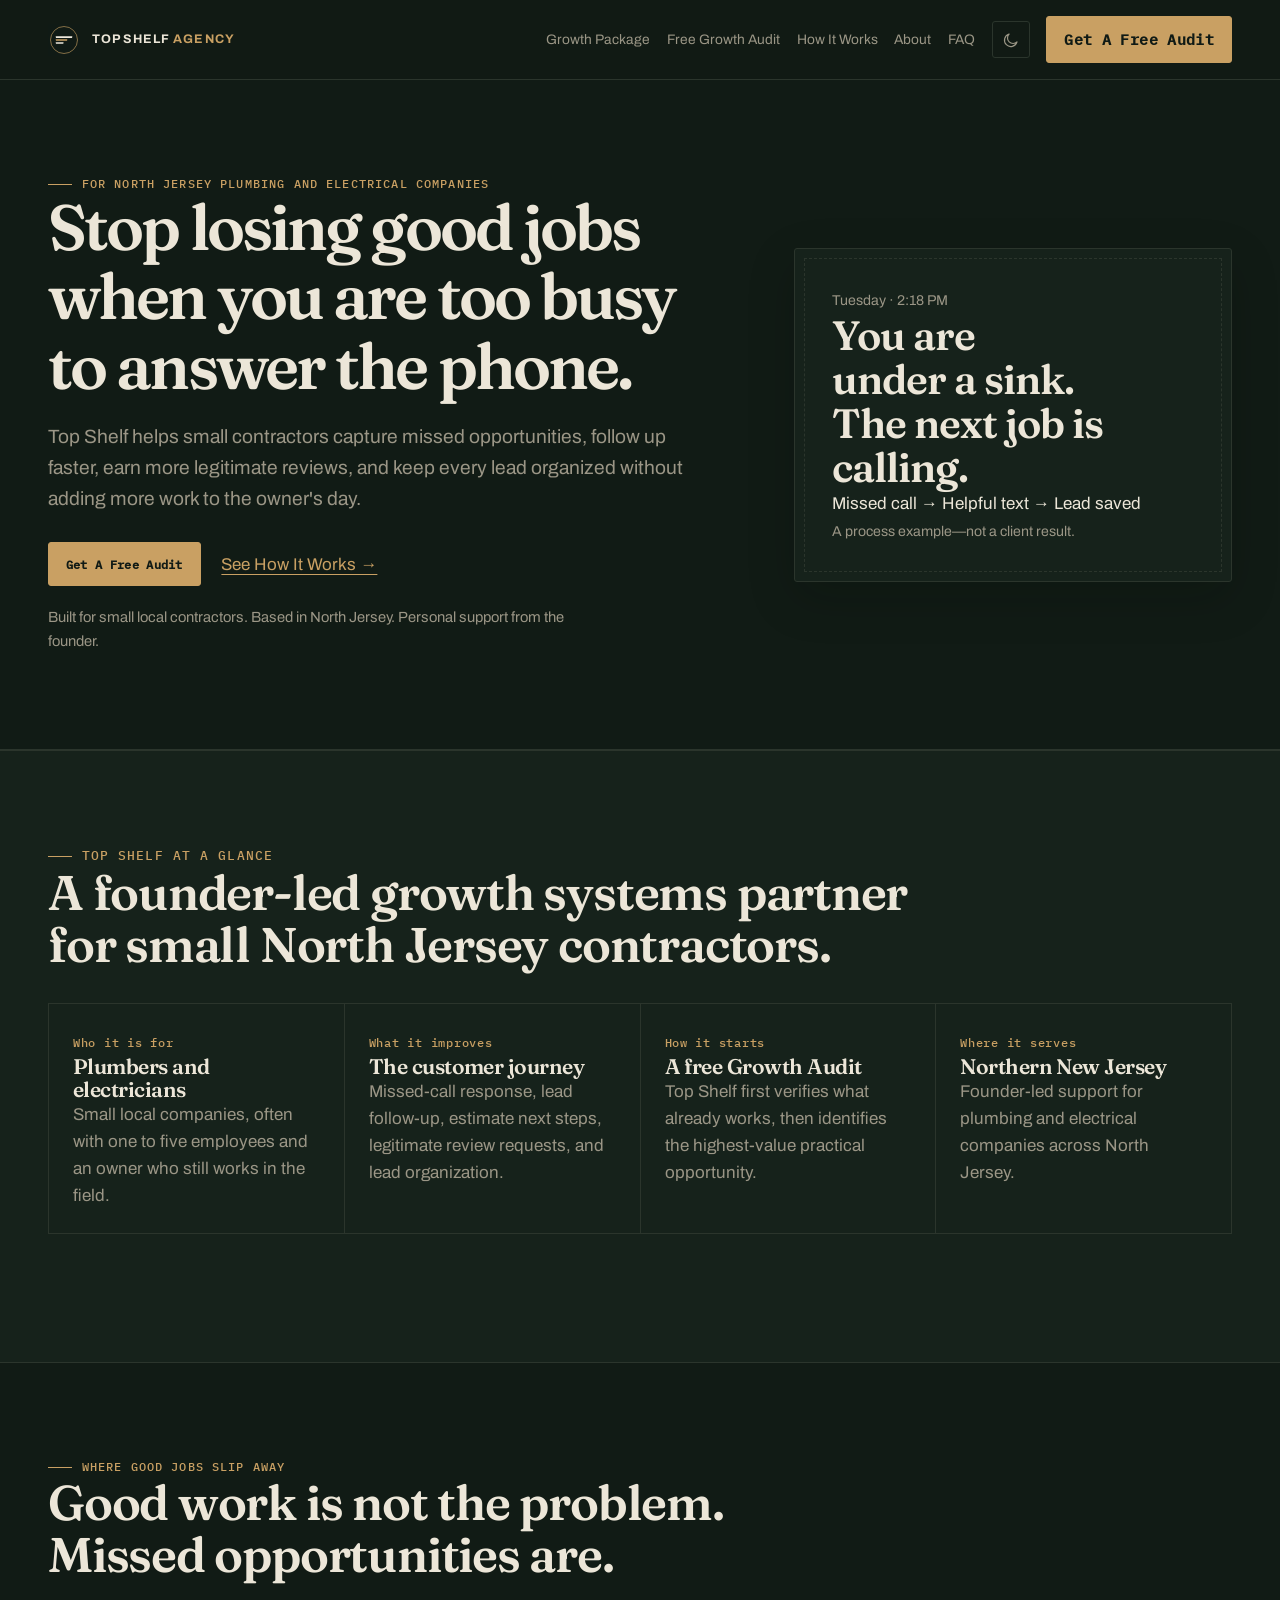
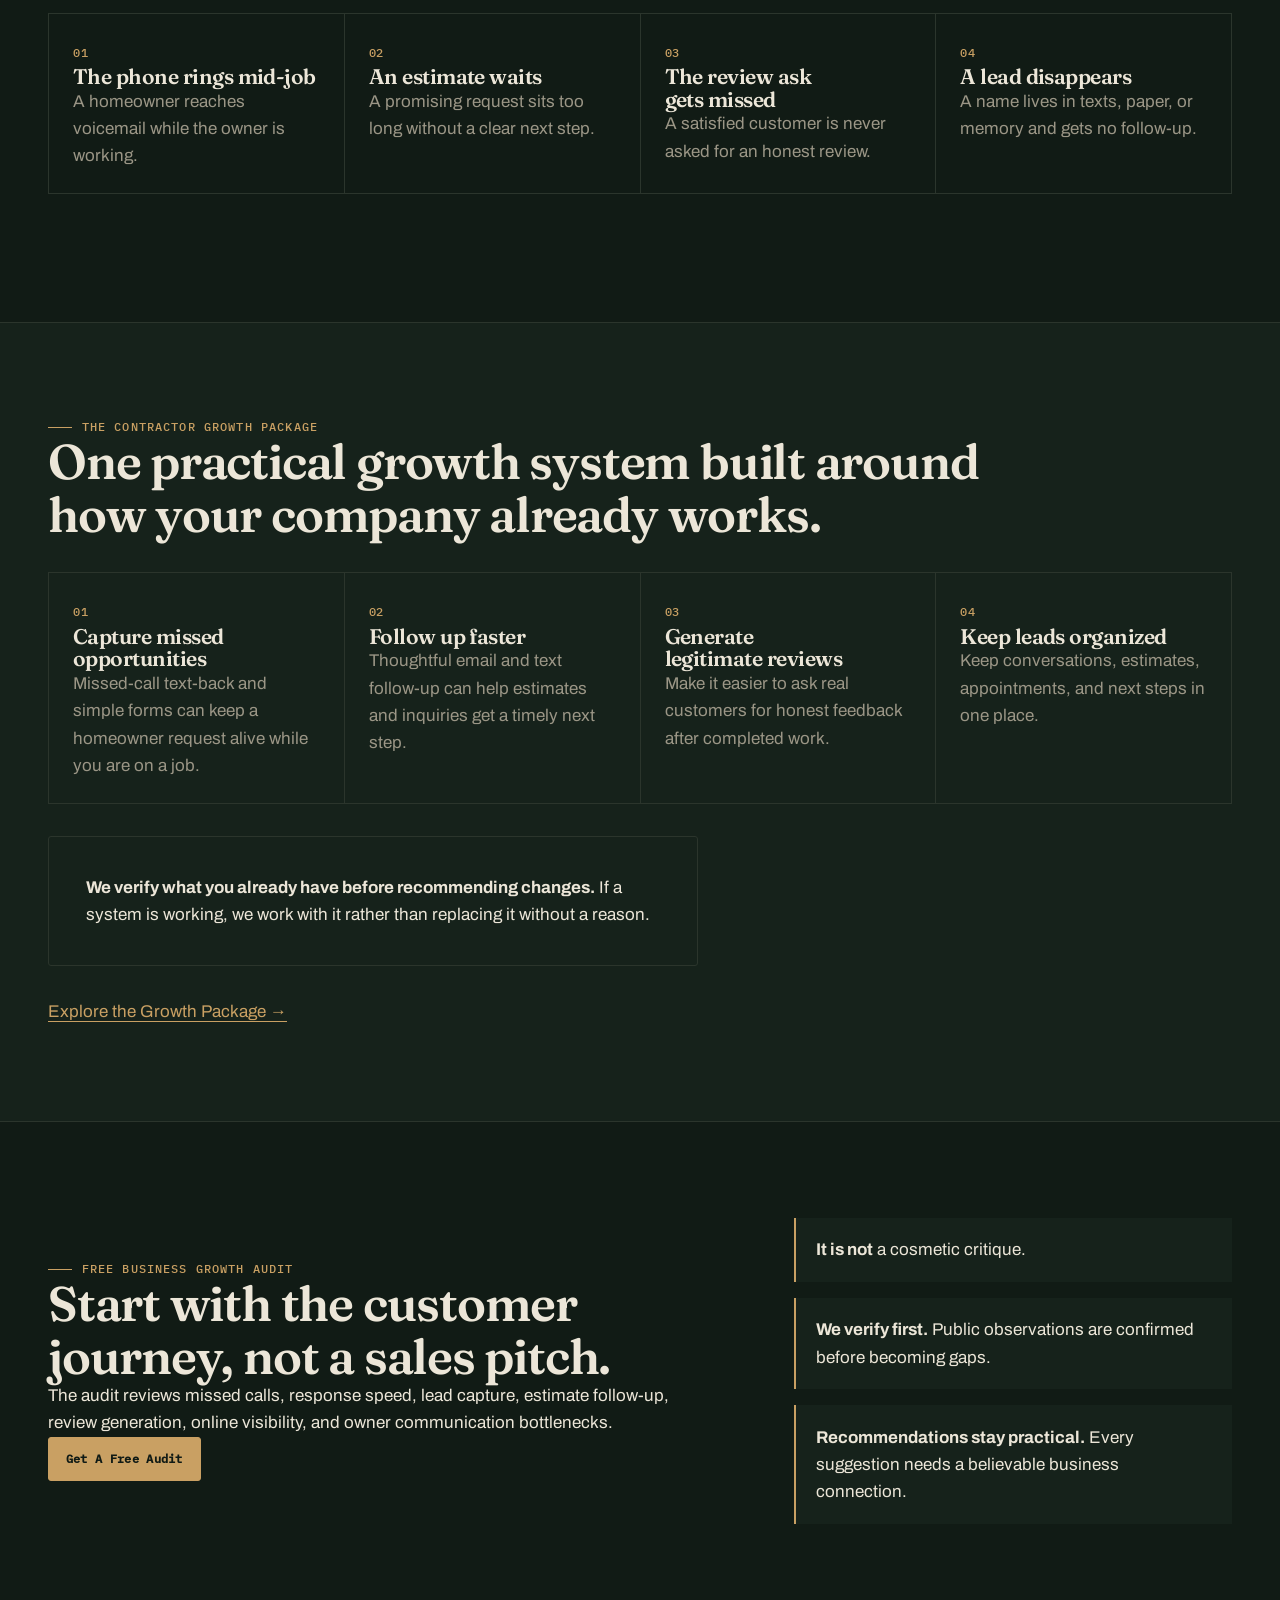
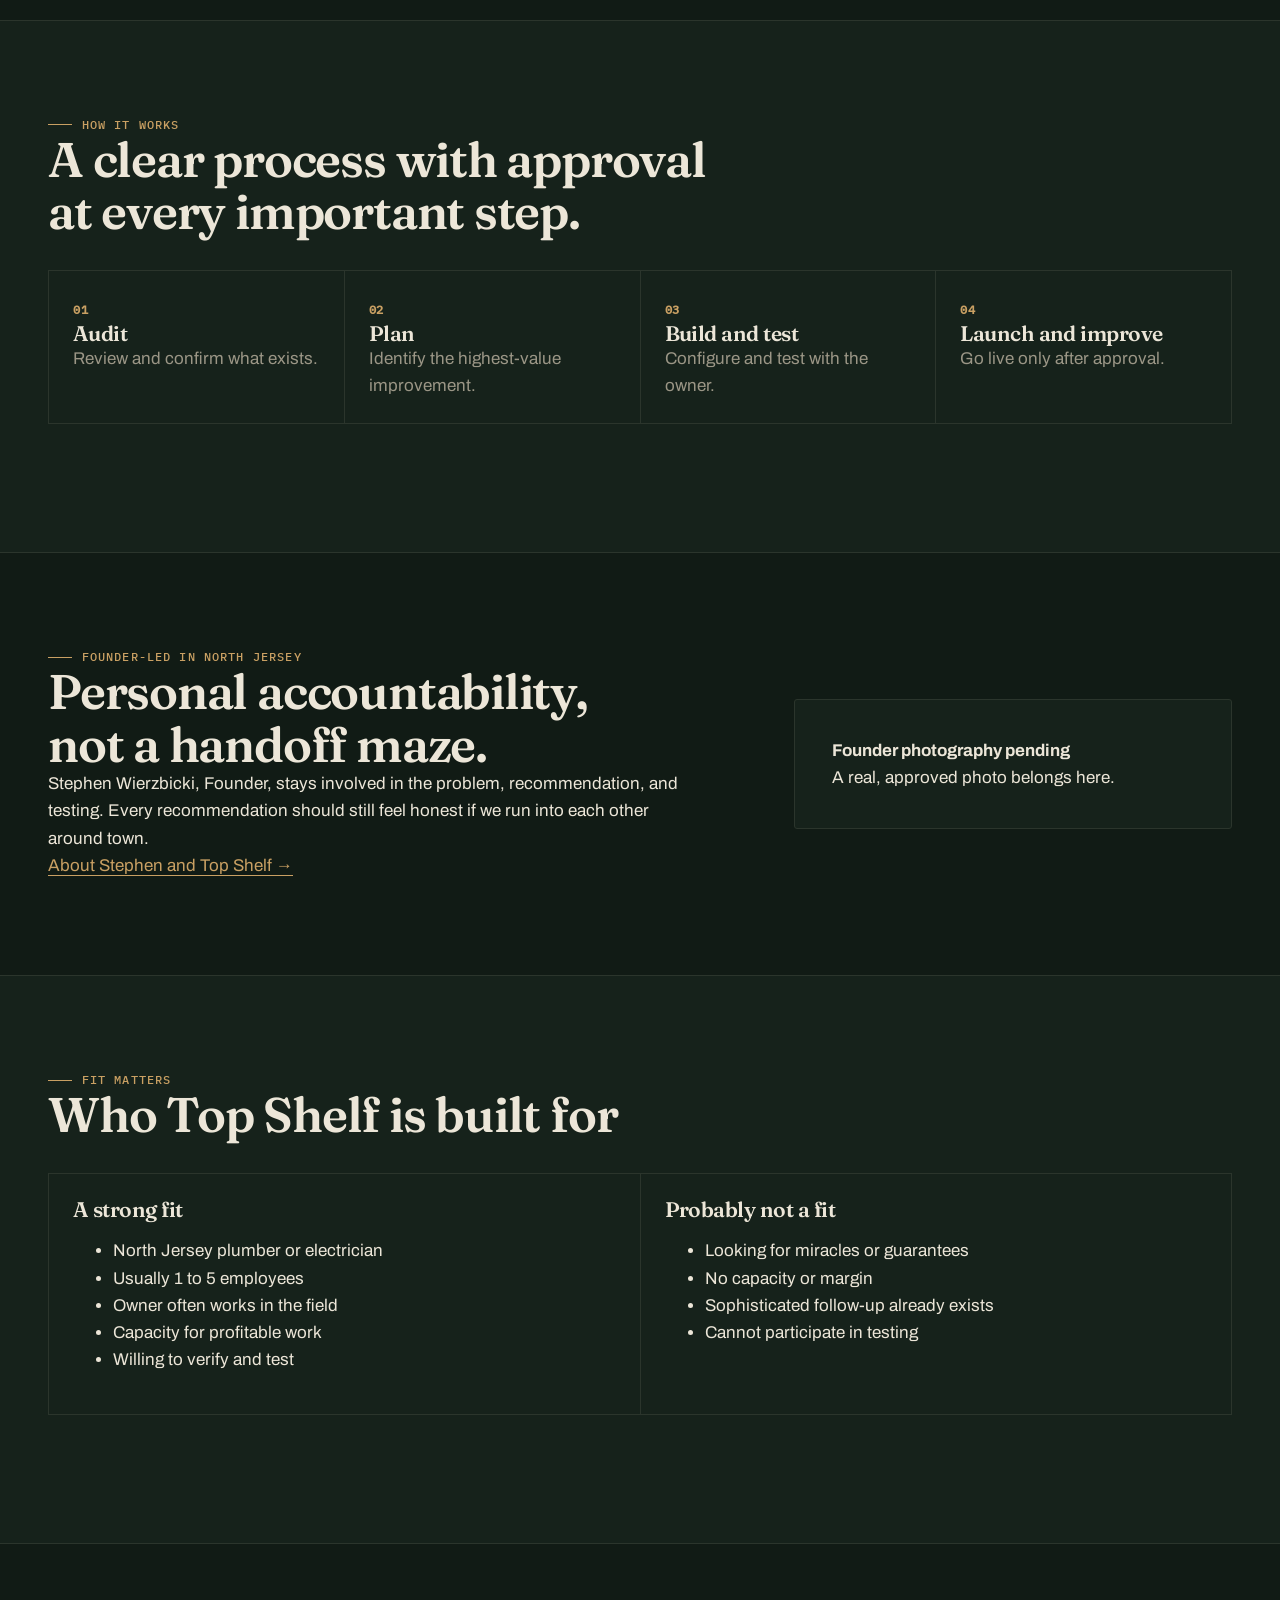
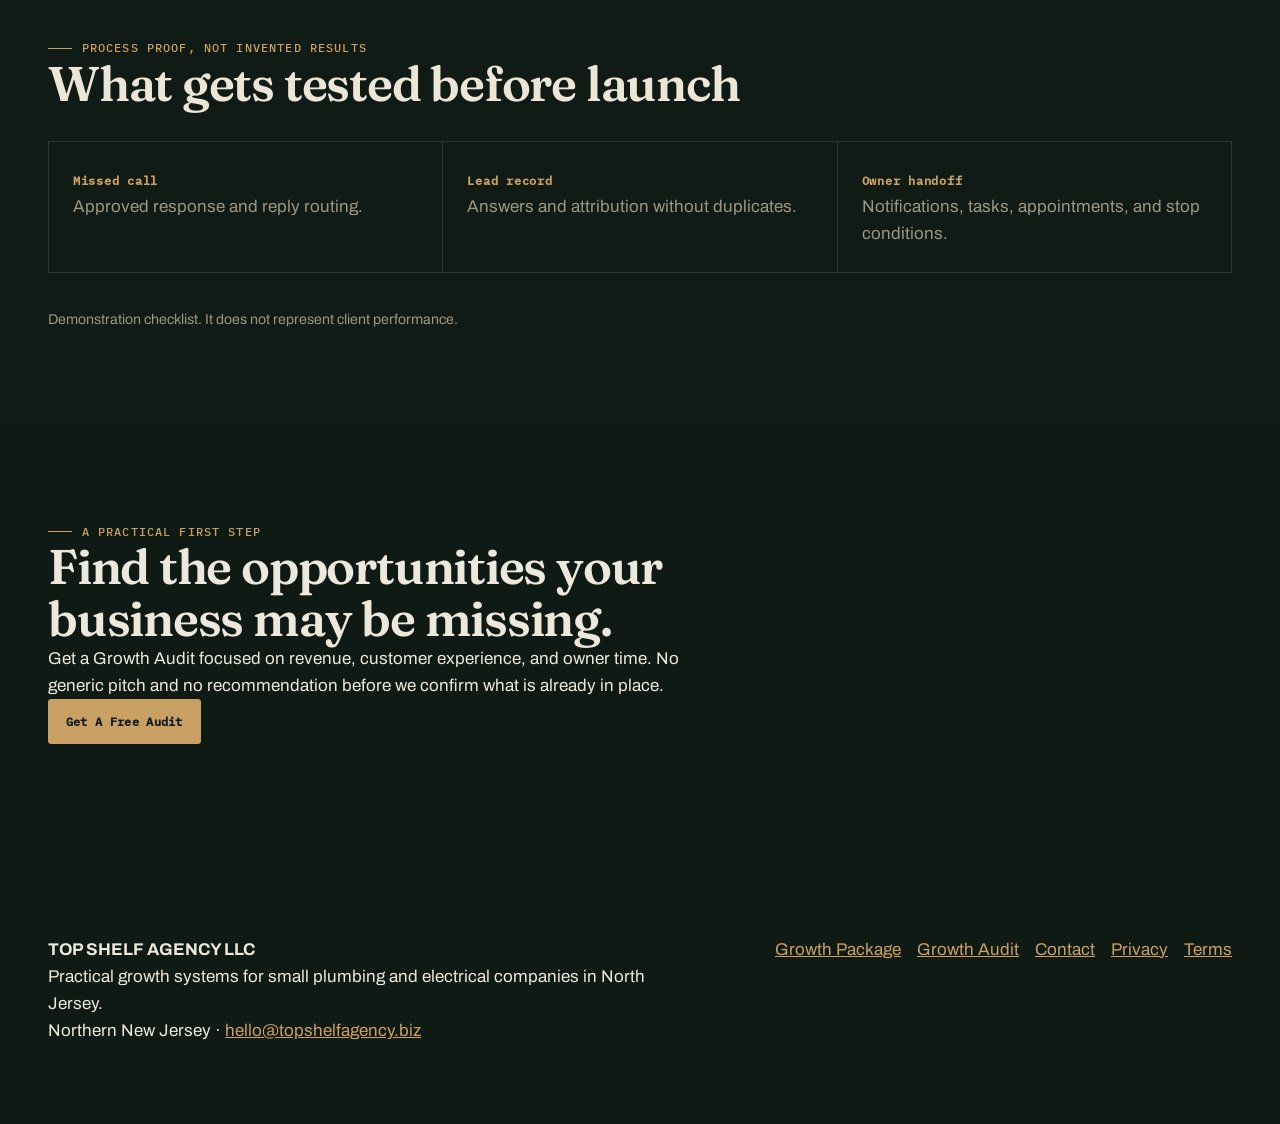
==== index.html @ 6e25a7d2 "Establish canonical Top Shelf source baseline" ====
<!doctype html><html lang="en" data-theme="dark"><head><meta charset="utf-8"><script>(function(){var r=document.documentElement,t=null;try{t=localStorage.getItem('top-shelf-theme')||localStorage.getItem('theme')}catch(e){}r.setAttribute('data-theme',t==='light'?'light':'dark')})()</script><meta name="viewport" content="width=device-width,initial-scale=1"><title>Contractor Lead Follow-Up in North Jersey | Top Shelf Agency</title><meta name="description" content="Top Shelf helps North Jersey plumbers and electricians capture missed opportunities, follow up faster, earn legitimate reviews, and organize leads."><link rel="canonical" href="https://topshelfagency.biz/"><link rel="icon" href="/favicon.ico"><link rel="stylesheet" href="/assets/brand.css"><link rel="stylesheet" href="/assets/site-dark.css"><link rel="stylesheet" href="/assets/brand-fixes.css"><link rel="stylesheet" href="/assets/review-notes.css"><link rel="stylesheet" href="/assets/owner-review-v2.css"><!-- seo-layer --><meta name="robots" content="index,follow,max-snippet:-1,max-image-preview:large,max-video-preview:-1"><meta name="author" content="Top Shelf Agency LLC"><meta name="theme-color" content="#111b15"><meta property="og:site_name" content="Top Shelf Agency"><meta property="og:locale" content="en_US"><meta name="twitter:title" content="Contractor Lead Follow-Up in North Jersey | Top Shelf Agency"><meta name="twitter:description" content="Top Shelf helps North Jersey plumbers and electricians capture missed opportunities, follow up faster, earn legitimate reviews, and organize leads."><meta name="twitter:image" content="https://topshelfagency.biz/assets/logo/og-image-1200x630.png"><meta property="og:type" content="website"><meta property="og:title" content="Contractor Lead Follow-Up in North Jersey | Top Shelf Agency"><meta property="og:description" content="Top Shelf helps North Jersey plumbers and electricians capture missed opportunities, follow up faster, earn legitimate reviews, and organize leads."><meta property="og:url" content="https://topshelfagency.biz/"><meta property="og:image" content="https://topshelfagency.biz/assets/logo/og-image-1200x630.png"><meta name="twitter:card" content="summary_large_image"><script type="application/ld+json">{"@context":"https://schema.org","@graph":[{"@type":"Organization","@id":"https://topshelfagency.biz/#organization","name":"Top Shelf Agency","legalName":"Top Shelf Agency LLC","url":"https://topshelfagency.biz/","description":"A founder-led North Jersey marketing agency that helps small plumbing and electrical companies improve lead follow-up, review requests, and organization.","email":"hello@topshelfagency.biz","logo":{"@type":"ImageObject","@id":"https://topshelfagency.biz/#logo","url":"https://topshelfagency.biz/assets/logo/mark-512.png","contentUrl":"https://topshelfagency.biz/assets/logo/mark-512.png","width":512,"height":512},"image":{"@type":"ImageObject","url":"https://topshelfagency.biz/assets/logo/og-image-1200x630.png","width":1200,"height":630},"founder":{"@id":"https://topshelfagency.biz/#stephen-wierzbicki"},"areaServed":{"@type":"AdministrativeArea","name":"Northern New Jersey"},"knowsAbout":["Contractor lead follow-up","Missed-call response","Legitimate customer review requests","Lead organization"],"contactPoint":{"@type":"ContactPoint","contactType":"customer inquiries","email":"hello@topshelfagency.biz","areaServed":"US-NJ","availableLanguage":["English"]}},{"@type":"Person","@id":"https://topshelfagency.biz/#stephen-wierzbicki","name":"Stephen Wierzbicki","jobTitle":"Founder","worksFor":{"@id":"https://topshelfagency.biz/#organization"},"url":"https://topshelfagency.biz/about/"},{"@type":"WebSite","@id":"https://topshelfagency.biz/#website","name":"Top Shelf Agency","url":"https://topshelfagency.biz/","publisher":{"@id":"https://topshelfagency.biz/#organization"},"inLanguage":"en-US"},{"@type":"WebPage","@id":"https://topshelfagency.biz/#webpage","url":"https://topshelfagency.biz/","name":"Contractor Lead Follow-Up in North Jersey | Top Shelf Agency","description":"Top Shelf helps North Jersey plumbers and electricians capture missed opportunities, follow up faster, earn legitimate reviews, and organize leads.","isPartOf":{"@id":"https://topshelfagency.biz/#website"},"about":{"@id":"https://topshelfagency.biz/#organization"},"publisher":{"@id":"https://topshelfagency.biz/#organization"},"inLanguage":"en-US","dateModified":"2026-07-17","primaryImageOfPage":{"@type":"ImageObject","url":"https://topshelfagency.biz/assets/logo/og-image-1200x630.png","width":1200,"height":630}}]}</script><script src="/assets/public-config.js"></script></head><body class="home-page"><a class="skip" href="#main">Skip to content</a><header class="nav" id="siteNav"><div class="wrap nav-row"><a class="brand" href="/"><img src="/assets/logo/logo-mark.svg" width="32" height="32" alt=""><span>TOP SHELF <b>AGENCY</b></span></a><nav aria-label="Primary"><div class="nav-links"><a href="/growth-package/">Growth Package</a><a href="/growth-audit/">Free Growth Audit</a><a href="/how-it-works/">How It Works</a><a href="/about/">About</a><a href="/faq/">FAQ</a><button class="theme-toggle" id="themeToggle" type="button" aria-label="Switch to light mode">
<svg class="icon-sun" width="18" height="18" viewBox="0 0 24 24" fill="none" aria-hidden="true"><circle cx="12" cy="12" r="4" stroke="currentColor" stroke-width="1.6"/><path d="M12 2v2M12 20v2M4.2 4.2l1.4 1.4M18.4 18.4l1.4 1.4M2 12h2M20 12h2M4.2 19.8l1.4-1.4M18.4 5.6l1.4-1.4" stroke="currentColor" stroke-width="1.6" stroke-linecap="round"/></svg>
<svg class="icon-moon" width="18" height="18" viewBox="0 0 24 24" fill="none" aria-hidden="true"><path d="M20 14.5A8.5 8.5 0 1 1 9.5 4a7 7 0 0 0 10.5 10.5Z" stroke="currentColor" stroke-width="1.6" stroke-linejoin="round"/></svg>
</button><a class="btn nav-cta" data-event="audit_cta_click" href="/growth-audit/">Get A Free Audit</a><button class="nav-toggle" id="navToggle" aria-expanded="false" aria-controls="mobileMenu">Menu</button></div></nav></div><nav id="mobileMenu" class="mobile-menu"><a href="/growth-package/">Growth Package</a><a href="/growth-audit/">Free Growth Audit</a><a href="/how-it-works/">How It Works</a><a href="/about/">About</a><a href="/faq/">FAQ</a><a href="/contact/">Contact</a></nav></header><main id="main"><section class="hero"><div class="wrap split"><div><p class="eyebrow">For North Jersey Plumbing and Electrical Companies</p><h1>Stop losing good jobs when you are too busy to answer the phone.</h1><p class="lede">Top Shelf helps small contractors capture missed opportunities, follow up faster, earn more legitimate reviews, and keep every lead organized without adding more work to the owner's day.</p><div class="actions"><a class="btn" href="/growth-audit/">Get A Free Audit</a><a href="/how-it-works/">See How It Works →</a></div><p class="trust">Built for small local contractors. Based in North Jersey. Personal support from the founder.</p></div><aside class="ticket"><small>Tuesday · 2:18 PM</small><h2>You are under a sink.<br>The next job is calling.</h2><p>Missed call → Helpful text → Lead saved</p><small>A process example—not a client result.</small></aside></div></section><section class="surface answer-summary" aria-labelledby="top-shelf-at-a-glance"><div class="wrap"><p class="eyebrow">Top Shelf at a glance</p><h2 id="top-shelf-at-a-glance">A founder-led growth systems partner for small North Jersey contractors.</h2><div class="grid four"><article><span>Who it is for</span><h3>Plumbers and electricians</h3><p>Small local companies, often with one to five employees and an owner who still works in the field.</p></article><article><span>What it improves</span><h3>The customer journey</h3><p>Missed-call response, lead follow-up, estimate next steps, legitimate review requests, and lead organization.</p></article><article><span>How it starts</span><h3>A free Growth Audit</h3><p>Top Shelf first verifies what already works, then identifies the highest-value practical opportunity.</p></article><article><span>Where it serves</span><h3>Northern New Jersey</h3><p>Founder-led support for plumbing and electrical companies across North Jersey.</p></article></div></div></section><section><div class="wrap"><p class="eyebrow">Where good jobs slip away</p><h2>Good work is not the problem. Missed opportunities are.</h2><div class="grid four"><article><span>01</span><h3>The phone rings mid-job</h3><p>A homeowner reaches voicemail while the owner is working.</p></article><article><span>02</span><h3>An estimate waits</h3><p>A promising request sits too long without a clear next step.</p></article><article><span>03</span><h3>The review ask gets missed</h3><p>A satisfied customer is never asked for an honest review.</p></article><article><span>04</span><h3>A lead disappears</h3><p>A name lives in texts, paper, or memory and gets no follow-up.</p></article></div></div></section><section class="surface"><div class="wrap"><p class="eyebrow">The Contractor Growth Package</p><h2>One practical growth system built around how your company already works.</h2><div class="grid four"><article><span>01</span><h3>Capture missed opportunities</h3><p>Missed-call text-back and simple forms can keep a homeowner request alive while you are on a job.</p></article><article><span>02</span><h3>Follow up faster</h3><p>Thoughtful email and text follow-up can help estimates and inquiries get a timely next step.</p></article><article><span>03</span><h3>Generate legitimate reviews</h3><p>Make it easier to ask real customers for honest feedback after completed work.</p></article><article><span>04</span><h3>Keep leads organized</h3><p>Keep conversations, estimates, appointments, and next steps in one place.</p></article></div><p class="note"><b>We verify what you already have before recommending changes.</b> If a system is working, we work with it rather than replacing it without a reason.</p><a href="/growth-package/">Explore the Growth Package →</a></div></section><section><div class="wrap split"><div><p class="eyebrow">Free Business Growth Audit</p><h2>Start with the customer journey, not a sales pitch.</h2><p>The audit reviews missed calls, response speed, lead capture, estimate follow-up, review generation, online visibility, and owner communication bottlenecks.</p><a class="btn" href="/growth-audit/">Get A Free Audit</a></div><div class="stack"><p><b>It is not</b> a cosmetic critique.</p><p><b>We verify first.</b> Public observations are confirmed before becoming gaps.</p><p><b>Recommendations stay practical.</b> Every suggestion needs a believable business connection.</p></div></div></section><section class="surface"><div class="wrap"><p class="eyebrow">How it works</p><h2>A clear process with approval at every important step.</h2><div class="grid four"><article><b>01</b><h3>Audit</h3><p>Review and confirm what exists.</p></article><article><b>02</b><h3>Plan</h3><p>Identify the highest-value improvement.</p></article><article><b>03</b><h3>Build and test</h3><p>Configure and test with the owner.</p></article><article><b>04</b><h3>Launch and improve</h3><p>Go live only after approval.</p></article></div></div></section><section><div class="wrap split"><div><p class="eyebrow">Founder-led in North Jersey</p><h2>Personal accountability, not a handoff maze.</h2><p>Stephen Wierzbicki, Founder, stays involved in the problem, recommendation, and testing. Every recommendation should still feel honest if we run into each other around town.</p><a href="/about/">About Stephen and Top Shelf →</a></div><div class="placeholder"><b>Founder photography pending</b><p>A real, approved photo belongs here.</p></div></div></section><section class="surface"><div class="wrap"><p class="eyebrow">Fit matters</p><h2>Who Top Shelf is built for</h2><div class="grid two"><article><h3>A strong fit</h3><ul><li>North Jersey plumber or electrician</li><li>Usually 1 to 5 employees</li><li>Owner often works in the field</li><li>Capacity for profitable work</li><li>Willing to verify and test</li></ul></article><article><h3>Probably not a fit</h3><ul><li>Looking for miracles or guarantees</li><li>No capacity or margin</li><li>Sophisticated follow-up already exists</li><li>Cannot participate in testing</li></ul></article></div></div></section><section><div class="wrap"><p class="eyebrow">Process proof, not invented results</p><h2>What gets tested before launch</h2><div class="grid three"><article><b>Missed call</b><p>Approved response and reply routing.</p></article><article><b>Lead record</b><p>Answers and attribution without duplicates.</p></article><article><b>Owner handoff</b><p>Notifications, tasks, appointments, and stop conditions.</p></article></div><small>Demonstration checklist. It does not represent client performance.</small></div></section><section class="final"><div class="wrap"><p class="eyebrow">A practical first step</p><h2>Find the opportunities your business may be missing.</h2><p>Get a Growth Audit focused on revenue, customer experience, and owner time. No generic pitch and no recommendation before we confirm what is already in place.</p><a class="btn" data-event="audit_cta_click" href="/growth-audit/">Get A Free Audit</a></div></section></main><footer><div class="wrap foot"><div><b>TOP SHELF AGENCY LLC</b><p>Practical growth systems for small plumbing and electrical companies in North Jersey.</p><p>Northern New Jersey · <a data-event="click_to_email" href="mailto:hello@topshelfagency.biz">hello@topshelfagency.biz</a></p></div><nav aria-label="Footer"><a href="/growth-package/">Growth Package</a><a href="/growth-audit/">Growth Audit</a><a href="/contact/">Contact</a><a href="/privacy/">Privacy</a><a href="/terms/">Terms</a></nav></div></footer><script src="/assets/site-public.js"></script></body></html>
---- assets/brand.css ----
@font-face {
    font-family: 'Archivo';
    font-style: normal;
    font-weight: 400 700;
    font-display: swap;
    src: url([data-uri]) format('woff2');
  }
  @font-face {
    font-family: 'Fraunces';
    font-style: normal;
    font-weight: 600;
    font-display: swap;
    src: url([data-uri]) format('woff2');
  }
  @font-face {
    font-family: 'Fraunces';
    font-style: italic;
    font-weight: 500;
    font-display: swap;
    src: url([data-uri]) format('woff2');
  }
  @font-face {
    font-family: 'IBM Plex Mono';
    font-style: normal;
    font-weight: 500;
    font-display: swap;
    src: url([data-uri]) format('woff2');
  }

  :root{
    --ink:#15211a;
    --paper:#edeae1;
    --paper-raised:#f6f4ee;
    --shelf:#24463b;
    --shelf-2:#1c362d;
    --brass:#9c7434;
    --brass-strong:#7d5b26;
    --brass-tint:#e3d3ae;
    --line:#d3cdbb;
    --muted:#63614f;

    --fixed-ink:#101a15;
    --fixed-paper:#ede8dc;
    --fixed-brass:#c9a063;

    --font-display:'Fraunces', Georgia, serif;
    --font-body:'Archivo', -apple-system, sans-serif;
    --font-mono:'IBM Plex Mono', 'SFMono-Regular', Consolas, monospace;

    --space-1: 0.5rem;
    --space-2: 0.75rem;
    --space-3: 1rem;
    --space-4: 1.5rem;
    --space-5: 2rem;
    --space-6: 3rem;
    --space-7: 4.5rem;
    --space-8: 7rem;

    --max: 74rem;
    --radius-sm: 3px;
    --radius-pill: 999px;
  }

  @media (prefers-color-scheme: dark){
    :root{
      --ink:#ece6d8;
      --paper:#111b15;
      --paper-raised:#16221b;
      --shelf:#1a2b23;
      --shelf-2:#132019;
      --brass:#c9a063;
      --brass-strong:#e0b578;
      --brass-tint:#3a3123;
      --line:#2b352c;
      --muted:#9b9686;
    }
  }
  :root[data-theme="dark"]{
    --ink:#ece6d8;
    --paper:#111b15;
    --paper-raised:#16221b;
    --shelf:#1a2b23;
    --shelf-2:#132019;
    --brass:#c9a063;
    --brass-strong:#e0b578;
    --brass-tint:#3a3123;
    --line:#2b352c;
    --muted:#9b9686;
  }
  :root[data-theme="light"]{
    --ink:#15211a;
    --paper:#edeae1;
    --paper-raised:#f6f4ee;
    --shelf:#24463b;
    --shelf-2:#1c362d;
    --brass:#9c7434;
    --brass-strong:#7d5b26;
    --brass-tint:#e3d3ae;
    --line:#d3cdbb;
    --muted:#63614f;
  }

  *,*::before,*::after{ box-sizing:border-box; }
  html{ -webkit-text-size-adjust:100%; }
  body{
    margin:0;
    background:var(--paper);
    color:var(--ink);
    font-family:var(--font-body);
    font-size:17px;
    line-height:1.6;
    -webkit-font-smoothing:antialiased;
    text-rendering:optimizeLegibility;
  }
  img,svg{ display:block; max-width:100%; }
  a{ color:inherit; }
  ::selection{ background:var(--brass); color:var(--fixed-paper); }

  .wrap{
    max-width:var(--max);
    margin:0 auto;
    padding-inline:var(--space-5);
  }
  @media (max-width:640px){
    .wrap{ padding-inline:var(--space-4); }
  }

  h1,h2,h3{
    font-family:var(--font-display);
    font-weight:600;
    line-height:1.08;
    text-wrap:balance;
    margin:0;
  }
  em{ font-family:var(--font-display); font-style:italic; font-weight:500; }
  p{ margin:0; }

  .eyebrow{
    font-family:var(--font-mono);
    font-size:0.78rem;
    letter-spacing:0.14em;
    text-transform:uppercase;
    color:var(--brass);
    display:flex;
    align-items:center;
    gap:0.6em;
  }
  .eyebrow::before{
    content:"";
    width:1.4em;
    height:1px;
    background:var(--brass);
    display:inline-block;
  }

  /* ---------- Nav ---------- */
  .nav{
    position:sticky;
    top:0;
    z-index:40;
    background:color-mix(in srgb, var(--paper) 92%, transparent);
    backdrop-filter:blur(10px);
    border-bottom:1px solid transparent;
    transition:border-color 200ms ease, box-shadow 200ms ease;
  }
  .nav.is-scrolled{
    border-color:var(--line);
    box-shadow:0 6px 18px -14px rgba(0,0,0,0.4);
  }
  .nav-row{
    display:flex;
    align-items:center;
    justify-content:space-between;
    padding-block:var(--space-3);
  }
  .brand{
    display:flex;
    align-items:center;
    gap:0.6rem;
    text-decoration:none;
    color:var(--ink);
  }
  .brand-mark{ width:26px; height:26px; flex:none; }
  .brand-word{
    font-family:var(--font-mono);
    font-size:0.98rem;
    letter-spacing:0.03em;
    font-weight:500;
  }
  .brand-word b{ color:var(--brass); font-weight:500; }
  .nav-links{
    display:flex;
    align-items:center;
    gap:var(--space-5);
    list-style:none;
    margin:0;
    padding:0;
  }
  .nav-links a{
    font-size:0.94rem;
    text-decoration:none;
    color:var(--muted);
    transition:color 150ms ease;
  }
  .nav-links a:hover, .nav-links a:focus-visible{ color:var(--ink); }
  @media (max-width:800px){ .nav-links .nav-only-desktop{ display:none; } }

  .nav-only-mobile{ display:none; }
  @media (max-width:800px){ .nav-only-mobile{ display:flex; align-items:center; } }
  .nav-toggle{
    display:inline-flex;
    align-items:center;
    justify-content:center;
    width:40px;
    height:40px;
    padding:0;
    background:transparent;
    border:1px solid var(--line);
    border-radius:var(--radius-sm);
    color:var(--ink);
    cursor:pointer;
  }
  .nav-toggle:hover{ border-color:var(--brass); color:var(--brass); }
  .nav-toggle:focus-visible{ outline:2px solid var(--brass); outline-offset:2px; }
  .nav-toggle .icon-close{ display:none; }
  .nav-toggle[aria-expanded="true"] .icon-open{ display:none; }
  .nav-toggle[aria-expanded="true"] .icon-close{ display:block; }

  .theme-toggle{
    display:inline-flex;
    align-items:center;
    justify-content:center;
    width:40px;
    height:40px;
    padding:0;
    background:transparent;
    border:1px solid var(--line);
    border-radius:var(--radius-sm);
    color:var(--ink);
    cursor:pointer;
  }
  .theme-toggle:hover{ border-color:var(--brass); color:var(--brass); }
  .theme-toggle:focus-visible{ outline:2px solid var(--brass); outline-offset:2px; }
  .theme-toggle .icon-moon{ display:none; }
  :root[data-theme="dark"] .theme-toggle .icon-sun{ display:none; }
  :root[data-theme="dark"] .theme-toggle .icon-moon{ display:block; }

  .mobile-menu{ display:none; border-top:1px solid var(--line); background:var(--paper); }
  .mobile-menu.is-open{ display:block; }
  .mobile-menu .wrap{ display:flex; flex-direction:column; padding-block:var(--space-2); }
  .mobile-menu a{
    display:block;
    padding:var(--space-3) 0;
    text-decoration:none;
    color:var(--ink);
    font-size:1.05rem;
    border-bottom:1px solid var(--line);
  }
  .mobile-menu a:last-child{ border-bottom:none; }
  .mobile-menu a:active{ color:var(--brass); }
  @media (min-width:801px){ .mobile-menu{ display:none !important; } }

  /* ---------- Buttons ---------- */
  .btn{
    display:inline-flex;
    align-items:center;
    justify-content:center;
    gap:0.5em;
    font-family:var(--font-body);
    font-weight:600;
    font-size:0.95rem;
    padding:0.85em 1.5em;
    border-radius:var(--radius-sm);
    border:1px solid transparent;
    cursor:pointer;
    text-decoration:none;
    transition:transform 150ms ease, box-shadow 150ms ease, background 150ms ease, border-color 150ms ease;
    white-space:nowrap;
  }
  .btn:focus-visible{ outline:2px solid var(--brass); outline-offset:2px; }
  .btn-primary{
    background:var(--brass);
    color:var(--fixed-paper);
    box-shadow:0 1px 0 0 rgba(0,0,0,0.15) inset, 0 8px 20px -12px rgba(124,90,30,0.7);
  }
  .btn-primary:hover{ background:var(--brass-strong); transform:translateY(-1px); }
  .btn-primary:active{ background:var(--brass-strong); transform:translateY(0); }
  .btn[target="_blank"]::after,
  .prose a[target="_blank"]::after,
  .footnotes a[target="_blank"]::after{
    content:"\2197";
    display:inline-block;
    margin-left:0.4em;
    font-size:0.85em;
    vertical-align:middle;
  }
  .btn-ghost:active{ border-color:var(--brass); color:var(--brass); }
  .btn-ghost{
    background:transparent;
    color:var(--ink);
    border-color:var(--line);
  }
  .btn-ghost:hover{ border-color:var(--brass); color:var(--brass); }
  .btn-block{ width:100%; }

  /* ---------- Hero ---------- */
  .hero{
    padding-block:var(--space-8) var(--space-7);
    border-bottom:1px solid var(--line);
  }
  .hero-grid{
    display:grid;
    grid-template-columns:1.35fr 1fr;
    gap:var(--space-7);
    align-items:start;
  }
  .hero-aside{
    display:flex;
    flex-direction:column;
    gap:var(--space-4);
  }
  @media (max-width:900px){
    .hero-grid{ grid-template-columns:1fr; }
  }
  .hero h1{ font-size:clamp(2.5rem, 2rem + 2.6vw, 4rem); }
  .hero h1 em{ font-size: 1.03em; }
  .hero-lede{
    margin-top:var(--space-4);
    max-width:38rem;
    font-size:1.15rem;
    color:var(--muted);
  }
  .hero-eyebrow{ margin-bottom:var(--space-4); }
  .hero-ctas{
    display:flex;
    align-items:center;
    gap:var(--space-4);
    margin-top:var(--space-6);
    flex-wrap:wrap;
  }
  .hero-link{
    font-size:0.95rem;
    text-decoration:underline;
    text-decoration-color:var(--line);
    text-underline-offset:0.25em;
  }

  .hero-ticket{
    background:var(--paper-raised);
    border:1px solid var(--line);
    border-radius:var(--radius-sm);
    padding:var(--space-5);
    position:relative;
  }
  .hero-ticket::before{
    content:"";
    position:absolute;
    top:-1px; left:var(--space-4); right:var(--space-4);
    height:1px;
    background:repeating-linear-gradient(90deg, var(--brass) 0 6px, transparent 6px 12px);
  }
  .ticket-label{
    font-family:var(--font-mono);
    font-size:0.72rem;
    letter-spacing:0.1em;
    text-transform:uppercase;
    color:var(--muted);
  }
  .ticket-note{ margin-top:0.6em; font-size:0.92rem; color:var(--muted); }
  .pledge{
    border-left:3px solid var(--brass);
    padding-left:var(--space-4);
  }
  .pledge-label{
    display:block;
    font-family:var(--font-mono);
    font-size:0.7rem;
    letter-spacing:0.1em;
    text-transform:uppercase;
    color:var(--brass);
    margin-bottom:0.5em;
  }
  .pledge-text{
    font-family:var(--font-display);
    font-style:italic;
    font-weight:500;
    font-size:1.05rem;
    color:var(--ink);
    text-wrap:balance;
  }
  .ticket-divider{ height:1px; background:var(--line); margin-block:var(--space-4); }
  .cost-rows{ display:flex; flex-direction:column; gap:var(--space-3); margin-top:0.9em; }
  .cost-row{ display:grid; grid-template-columns:4.4rem 1fr; gap:0.9rem; align-items:baseline; }
  .cost-num{
    font-family:var(--font-mono);
    font-size:1.5rem;
    color:var(--brass);
    font-variant-numeric:tabular-nums;
  }
  .cost-copy{ font-size:0.92rem; color:var(--muted); }

  /* ---------- Section scaffolding ---------- */
  section{ padding-block:var(--space-7); }
  .section-head{
    max-width:38rem;
    margin-bottom:var(--space-6);
  }
  .section-head h2{ margin-top:var(--space-2); font-size:clamp(1.9rem, 1.6rem + 1.2vw, 2.5rem); }
  .divider{
    border:none;
    border-top:1px solid var(--line);
    margin:0;
  }

  /* ---------- Signals (problem) ---------- */
  .signals-grid{
    display:grid;
    grid-template-columns:repeat(3, 1fr);
    gap:var(--space-5);
  }
  @media (max-width:800px){ .signals-grid{ grid-template-columns:1fr; } }
  .signal{
    padding:var(--space-5);
    background:var(--paper-raised);
    border:1px solid var(--line);
    border-radius:var(--radius-sm);
  }
  .signal-icon{ color:var(--brass); margin-bottom:var(--space-3); }
  .signal p{ color:var(--muted); font-size:1rem; }
  .signal .signal-quote{
    font-family:var(--font-display);
    font-style:italic;
    font-weight:500;
    font-size:1.15rem;
    color:var(--ink);
    margin-bottom:0.6em;
  }

  /* ---------- Services (shelf) ---------- */
  .shelf-rail{
    display:grid;
    grid-template-columns:repeat(3,1fr);
    gap:var(--space-5);
  }
  @media (max-width:900px){ .shelf-rail{ grid-template-columns:repeat(2,1fr); } }
  @media (max-width:600px){ .shelf-rail{ grid-template-columns:1fr; } }
  .item{
    position:relative;
    border:1px solid var(--line);
    border-radius:var(--radius-sm);
    padding:var(--space-5) var(--space-4) var(--space-4);
    background:var(--paper-raised);
    transition:border-color 200ms ease, transform 200ms ease;
  }
  .item:hover{ border-color:var(--brass); transform:translateY(-3px); }
  .item:active{ border-color:var(--brass); transform:translateY(-1px); }
  .item-tag{
    position:absolute;
    top:-0.7em;
    left:var(--space-4);
    background:var(--brass);
    color:var(--fixed-paper);
    font-family:var(--font-mono);
    font-size:0.68rem;
    letter-spacing:0.08em;
    text-transform:uppercase;
    padding:0.35em 0.7em;
    border-radius:2px;
  }
  .link-card .item-tag{
    position:static;
    display:inline-block;
    margin-bottom:var(--space-3);
  }
  .item h3{ font-size:1.35rem; margin-top:var(--space-3); }
  .item p{ color:var(--muted); margin-top:0.6em; font-size:0.98rem; }
  .item-icon{ color:var(--brass); }

  /* ---------- Dashboard ---------- */
  .dash-grid{
    display:grid;
    grid-template-columns:1fr 1fr;
    gap:var(--space-7);
    align-items:center;
  }
  @media (max-width:900px){ .dash-grid{ grid-template-columns:1fr; } }
  .dash-card{
    background:var(--paper-raised);
    border:1px solid var(--line);
    border-radius:var(--radius-sm);
    padding:var(--space-5);
  }
  .dash-head{
    display:flex;
    align-items:center;
    justify-content:space-between;
    margin-bottom:var(--space-5);
  }
  .dash-tag{
    font-family:var(--font-mono);
    font-size:0.68rem;
    letter-spacing:0.06em;
    text-transform:uppercase;
    color:var(--muted);
    border:1px solid var(--line);
    padding:0.3em 0.6em;
    border-radius:2px;
  }
  .device-row{ display:flex; align-items:center; gap:0.6rem; color:var(--muted); }
  .dash-metrics{
    display:grid;
    grid-template-columns:repeat(3,1fr);
    gap:var(--space-4);
    margin-bottom:var(--space-5);
  }
  @media (max-width:560px){ .dash-metrics{ grid-template-columns:1fr; } }
  .metric{ display:flex; flex-direction:column; gap:0.3rem; }
  .metric-label{
    font-family:var(--font-mono);
    font-size:0.66rem;
    letter-spacing:0.04em;
    text-transform:uppercase;
    color:var(--muted);
  }
  .metric-value{
    font-family:var(--font-mono);
    font-size:1.5rem;
    color:var(--ink);
    font-variant-numeric:tabular-nums;
  }
  .metric-spark{ margin-top:0.2rem; }
  .dash-week{ border-top:1px solid var(--line); padding-top:var(--space-3); }
  .week-bars{
    display:flex;
    align-items:flex-end;
    gap:0.6rem;
    height:96px;
  }
  .week-bar{
    position:relative;
    flex:1;
    display:flex;
    flex-direction:column;
    align-items:center;
    justify-content:flex-end;
    height:100%;
    gap:0.4rem;
  }
  .bar{
    width:100%;
    max-width:22px;
    background:var(--line);
    border-radius:2px 2px 0 0;
  }
  .bar.peak{ background:var(--brass); }
  .bar-day{ font-family:var(--font-mono); font-size:0.68rem; color:var(--muted); }
  .bar-value{
    position:absolute;
    top:-1.5em;
    font-family:var(--font-mono);
    font-size:0.66rem;
    color:var(--brass);
    font-variant-numeric:tabular-nums;
  }

  /* ---------- Proof strip ---------- */
  .proof{
    display:grid;
    grid-template-columns:repeat(3,1fr);
  }
  @media (max-width:800px){ .proof{ grid-template-columns:1fr; } }
  .proof-cell{
    padding:var(--space-5) var(--space-4);
    border-left:1px dashed var(--line);
    text-align:left;
  }
  .proof-cell:first-child{ border-left:none; padding-left:0; }
  @media (max-width:800px){
    .proof-cell{ border-left:none; border-top:1px dashed var(--line); padding-left:0; }
    .proof-cell:first-child{ border-top:none; }
  }
  .proof-num{
    font-family:var(--font-mono);
    font-size:clamp(2.2rem, 1.9rem + 1.2vw, 3rem);
    color:var(--brass);
    font-variant-numeric:tabular-nums;
  }
  .proof-cell p{ margin-top:0.4em; color:var(--muted); font-size:0.98rem; }

  /* ---------- Process ---------- */
  .ledger{ display:flex; flex-direction:column; }
  .ledger-row{
    display:grid;
    grid-template-columns:5rem 1fr;
    gap:var(--space-5);
    padding-block:var(--space-5);
    border-top:1px solid var(--line);
  }
  .ledger-row:last-child{ border-bottom:1px solid var(--line); }
  .ledger-index{
    font-family:var(--font-mono);
    font-size:1.6rem;
    color:var(--brass);
    font-variant-numeric:tabular-nums;
  }
  .ledger-row h3{ font-size:1.3rem; }
  .ledger-row p{ color:var(--muted); margin-top:0.5em; max-width:34rem; }

  /* ---------- Final CTA ---------- */
  .cta-grid{
    display:grid;
    grid-template-columns:1.1fr 0.9fr;
    gap:var(--space-7);
    align-items:start;
  }
  @media (max-width:900px){ .cta-grid{ grid-template-columns:1fr; } }
  .reassure{ list-style:none; margin:var(--space-5) 0 0; padding:0; display:flex; flex-direction:column; gap:0.7rem; }
  .reassure li{ display:flex; gap:0.6rem; color:var(--muted); font-size:0.98rem; }
  .reassure svg{ flex:none; color:var(--brass); margin-top:0.2em; }

  .slip{
    background:var(--paper-raised);
    border:1px solid var(--line);
    border-radius:var(--radius-sm);
    padding:var(--space-5);
  }
  .field{ display:flex; flex-direction:column; gap:0.4rem; margin-bottom:var(--space-4); }
  .field label{
    font-family:var(--font-mono);
    font-size:0.72rem;
    letter-spacing:0.08em;
    text-transform:uppercase;
    color:var(--muted);
  }
  .field input{
    font-family:var(--font-body);
    font-size:1rem;
    padding:0.75em 0.9em;
    border:1px solid var(--line);
    border-radius:var(--radius-sm);
    background:var(--paper);
    color:var(--ink);
  }
  .field input:focus-visible{ outline:2px solid var(--brass); outline-offset:1px; }
  .slip-fine{ margin-top:var(--space-3); font-size:0.82rem; color:var(--muted); }

  /* ---------- Footer (fixed dark, both themes) ---------- */
  .back-to-top{
    position:fixed;
    right:var(--space-4);
    bottom:var(--space-4);
    z-index:50;
    width:44px;
    height:44px;
    display:inline-flex;
    align-items:center;
    justify-content:center;
    background:var(--fixed-ink);
    color:var(--fixed-paper);
    border:1px solid var(--fixed-brass);
    border-radius:var(--radius-pill);
    cursor:pointer;
    opacity:0;
    transform:translateY(8px);
    pointer-events:none;
    transition:opacity 200ms ease, transform 200ms ease;
  }
  .back-to-top.is-visible{
    opacity:1;
    transform:translateY(0);
    pointer-events:auto;
  }
  .back-to-top:hover{ border-color:var(--fixed-paper); }
  .back-to-top:active{ transform:translateY(0) scale(0.95); }
  .back-to-top:focus-visible{ outline:2px solid var(--fixed-brass); outline-offset:2px; }
  @media (prefers-reduced-motion: reduce){
    .back-to-top{ transition:opacity 150ms ease; transform:none; }
    .back-to-top.is-visible{ transform:none; }
  }

  footer{
    background:var(--fixed-ink);
    color:var(--fixed-paper);
    padding-block:var(--space-6) var(--space-5);
  }
  .foot-grid{
    display:flex;
    justify-content:space-between;
    gap:var(--space-5);
    flex-wrap:wrap;
    padding-bottom:var(--space-5);
    border-bottom:1px solid rgba(237,232,220,0.14);
  }
  footer .brand-word{ color:var(--fixed-paper); }
  footer .brand-word b{ color:var(--fixed-brass); }
  .foot-area{ color:rgba(237,232,220,0.65); font-size:0.95rem; max-width:22rem; }
  .foot-links{ display:flex; gap:var(--space-5); list-style:none; margin:0; padding:0; }
  .foot-links a{ text-decoration:none; color:rgba(237,232,220,0.75); font-size:0.92rem; }
  .foot-links a:hover{ color:var(--fixed-brass); }
  .foot-bottom{
    display:flex;
    justify-content:space-between;
    flex-wrap:wrap;
    gap:0.5rem;
    padding-top:var(--space-4);
    font-size:0.82rem;
    color:rgba(237,232,220,0.45);
    font-family:var(--font-mono);
  }

  /* ---------- Reveal ---------- */
  .reveal{ opacity:0; transform:translateY(14px); transition:opacity 600ms ease, transform 600ms ease; }
  .reveal.is-visible{ opacity:1; transform:translateY(0); }
  @media (prefers-reduced-motion: reduce){
    .reveal{ opacity:1; transform:none; transition:none; }
    .item:hover, .item:active{ transform:none; }
    .link-card:hover, .link-card:active{ transform:none; }
    .btn-primary:hover, .btn-primary:active{ transform:none; }
  }

  /* ---------- Skip link ---------- */
  .skip-link{
    position:absolute;
    left:1rem;
    top:-3rem;
    background:var(--fixed-ink);
    color:var(--fixed-paper);
    padding:0.7em 1.1em;
    border-radius:var(--radius-sm);
    z-index:100;
    text-decoration:none;
    font-size:0.9rem;
    transition:top 150ms ease;
  }
  .skip-link:focus{ top:1rem; }

  /* ---------- Breadcrumb ---------- */
  .crumbs{
    display:flex;
    flex-wrap:wrap;
    align-items:center;
    gap:0.4em;
    font-family:var(--font-mono);
    font-size:0.78rem;
    color:var(--muted);
    padding-block:var(--space-4);
  }
  .crumbs a{ text-decoration:none; color:var(--muted); }
  .crumbs a:hover{ color:var(--brass); }
  .crumbs span[aria-current]{ color:var(--ink); }

  /* ---------- Inner-page header (utilitarian, no big hero) ---------- */
  .page-head{ padding-block:var(--space-3) var(--space-6); border-bottom:1px solid var(--line); }
  .page-head h1{ margin-top:var(--space-2); font-size:clamp(2.1rem, 1.8rem + 1.6vw, 3.1rem); }
  .page-head .hero-lede{ margin-top:var(--space-4); max-width:42rem; }

  /* ---------- Prose (long-form content) ---------- */
  .prose{ max-width:42rem; }
  .prose h2{ font-size:1.6rem; margin-top:var(--space-6); margin-bottom:var(--space-3); }
  .prose h2:first-child{ margin-top:0; }
  .prose p{ color:var(--muted); margin-top:var(--space-3); }
  .prose p:first-child{ margin-top:0; }
  .prose ul, .prose ol{ margin:var(--space-3) 0 0; padding-left:1.3em; color:var(--muted); display:flex; flex-direction:column; gap:0.5em; }
  .prose a{ color:var(--brass); text-decoration-color:var(--line); text-underline-offset:0.2em; }
  .prose strong{ color:var(--ink); }

  /* ---------- Footnote / citation ---------- */
  .fn{
    font-family:var(--font-mono);
    font-size:0.68rem;
    color:var(--brass);
    text-decoration:none;
    vertical-align:super;
    margin-left:0.15em;
  }
  .fn:hover{ text-decoration:underline; }
  .footnotes{
    margin-top:var(--space-7);
    padding-top:var(--space-4);
    border-top:1px solid var(--line);
    font-size:0.86rem;
    color:var(--muted);
  }
  .footnotes ol{ padding-left:1.2em; display:flex; flex-direction:column; gap:0.6em; }
  .footnotes a{ color:var(--brass); }

  /* ---------- TODO / placeholder marker ---------- */
  .todo{
    display:inline-flex;
    align-items:center;
    gap:0.4em;
    font-family:var(--font-mono);
    font-size:0.72rem;
    letter-spacing:0.04em;
    text-transform:uppercase;
    color:var(--brass);
    border:1px dashed var(--brass);
    padding:0.25em 0.6em;
    border-radius:2px;
  }

  /* ---------- FAQ accordion ---------- */
  .faq-list{ display:flex; flex-direction:column; }
  .faq-item{ border-top:1px solid var(--line); }
  .faq-item:last-child{ border-bottom:1px solid var(--line); }
  .faq-item summary{
    list-style:none;
    cursor:pointer;
    display:flex;
    align-items:center;
    justify-content:space-between;
    gap:var(--space-4);
    padding-block:var(--space-4);
    font-family:var(--font-display);
    font-weight:600;
    font-size:1.1rem;
  }
  .faq-item summary:hover,
  .faq-item summary:active{ color:var(--brass); }
  .faq-item summary h2{
    margin:0;
    font:inherit;
    color:inherit;
  }
  .faq-item summary:focus-visible{ outline:2px solid var(--brass); outline-offset:2px; }
  .faq-item summary::-webkit-details-marker{ display:none; }
  .faq-item summary::after{
    content:"+";
    font-family:var(--font-mono);
    color:var(--brass);
    font-size:1.3rem;
    flex:none;
    transition:transform 200ms ease;
  }
  .faq-item[open] summary::after{ content:"\2212"; }
  .faq-item p{ color:var(--muted); padding-bottom:var(--space-4); max-width:42rem; }

  /* ---------- Service/content card grid (hub pages) ---------- */
  .link-grid{ display:grid; grid-template-columns:repeat(2,1fr); gap:var(--space-5); }
  @media (max-width:700px){ .link-grid{ grid-template-columns:1fr; } }
  .link-card{
    display:block;
    text-decoration:none;
    color:var(--ink);
    border:1px solid var(--line);
    border-radius:var(--radius-sm);
    padding:var(--space-5);
    background:var(--paper-raised);
    transition:border-color 200ms ease, transform 200ms ease;
  }
  .link-card:hover{ border-color:var(--brass); transform:translateY(-3px); }
  .link-card:active{ border-color:var(--brass); transform:translateY(-1px); }
  .link-card h3{ font-size:1.3rem; }
  .link-card p{ color:var(--muted); margin-top:0.6em; font-size:0.96rem; }
  .link-card .item-icon{ margin-bottom:var(--space-3); }
  .link-card-arrow{ display:inline-block; margin-top:var(--space-3); font-family:var(--font-mono); font-size:0.85rem; color:var(--brass); }

  /* ---------- Contact form / NAP ---------- */
  .nap-list{ list-style:none; margin:var(--space-4) 0 0; padding:0; display:flex; flex-direction:column; gap:0.7rem; }
  .nap-list li{ display:flex; gap:0.7rem; align-items:baseline; }
  .nap-list svg{ flex:none; color:var(--brass); }
  .nap-list .nap-label{ font-family:var(--font-mono); font-size:0.7rem; letter-spacing:0.06em; text-transform:uppercase; color:var(--muted); min-width:5.5rem; }
---- assets/site-dark.css ----
/* Page-specific layout layered over the verified original Top Shelf design system. */
html{scroll-behavior:smooth}
body{background:var(--paper);color:var(--ink);font-family:var(--font-body);font-size:17px;line-height:1.6}
p{max-width:65ch}
h1,h2,h3{font-family:var(--font-display);font-weight:600;line-height:1.08;letter-spacing:-.025em;text-wrap:balance}
h1{font-size:clamp(2.65rem,5.8vw,5.1rem);letter-spacing:-.045em}
h2{font-size:clamp(1.9rem,3.5vw,2.9rem)}
h3{font-size:1.32rem}
.wrap{width:min(var(--max),calc(100% - 3rem));margin-inline:auto;padding-inline:0}
.skip{position:fixed;left:1rem;top:-6rem;z-index:100;background:var(--brass);color:var(--fixed-ink);padding:.75rem 1rem;text-decoration:none}
.skip:focus{top:1rem}
.nav{position:sticky;top:0;z-index:20;background:color-mix(in srgb,var(--paper) 94%,transparent);border-bottom:1px solid var(--line);backdrop-filter:blur(14px)}
.nav-row{min-height:76px;display:flex;align-items:center;justify-content:space-between;gap:1.25rem}
.brand{display:flex;align-items:center;gap:.75rem;text-decoration:none;font-family:var(--font-body);font-size:.78rem;font-weight:700;letter-spacing:.09em;white-space:nowrap}
.brand b{color:var(--brass)}
.nav-links{display:flex;align-items:center;justify-content:flex-end;gap:1.05rem}
.nav-links>a:not(.btn){color:var(--muted);font-size:.86rem;text-decoration:none;white-space:nowrap}
.nav-links>a:not(.btn):hover{color:var(--ink)}
.btn{display:inline-flex;align-items:center;justify-content:center;border:1px solid var(--brass);border-radius:var(--radius-sm);background:var(--brass);color:var(--fixed-ink);font-family:var(--font-mono);font-size:.78rem;font-weight:600;letter-spacing:.025em;line-height:1.2;padding:.85rem 1.05rem;text-decoration:none;transition:background-color .2s ease,border-color .2s ease,transform .2s ease}
.btn:hover{background:var(--brass-strong);border-color:var(--brass-strong);transform:translateY(-1px)}
.btn:active{transform:translateY(0)}
.theme-toggle,.nav-toggle{width:2.35rem;height:2.35rem;display:inline-grid;place-items:center;flex:none;border:1px solid var(--line);border-radius:var(--radius-sm);background:transparent;color:var(--muted);cursor:pointer}
.theme-toggle:hover,.nav-toggle:hover{border-color:var(--brass);color:var(--brass)}
.theme-toggle .icon-moon{display:none}
:root[data-theme="light"] .theme-toggle .icon-sun{display:none}
:root[data-theme="light"] .theme-toggle .icon-moon{display:block}
.nav-toggle{display:none;width:auto;padding-inline:.7rem;font:600 .7rem var(--font-mono);letter-spacing:.04em;text-transform:uppercase}
.mobile-menu{display:none;background:var(--paper-raised);border-bottom:1px solid var(--line);padding:1rem 1.5rem}
.mobile-menu.open{display:grid;gap:0}
.mobile-menu a{padding:.8rem 0;border-bottom:1px solid var(--line);text-decoration:none;color:var(--muted)}
.hero,.page-head,section{padding-block:clamp(4rem,7.5vw,7rem)}
.page-head{border-bottom:1px solid var(--line)}
.split{display:grid;grid-template-columns:minmax(0,1.2fr) minmax(18rem,.8fr);gap:clamp(2.5rem,7vw,7rem);align-items:center}
.lede{margin-top:1.4rem;color:var(--muted);font-size:clamp(1.05rem,1.6vw,1.2rem)}
.eyebrow{display:flex;align-items:center;gap:.6rem;color:var(--brass);font-family:var(--font-mono);font-size:.72rem;font-weight:500;letter-spacing:.1em;line-height:1.4;text-transform:uppercase}
.eyebrow::before{content:"";width:1.5rem;height:1px;background:var(--brass)}
.actions{display:flex;align-items:center;gap:1.3rem;flex-wrap:wrap;margin-top:1.75rem}
.actions>a:not(.btn),section>.wrap>a:not(.btn),.split a:not(.btn),.prose a{color:var(--brass);text-underline-offset:.24em}
.trust,small{color:var(--muted)}
.trust{margin-top:1.25rem;font-size:.92rem}
.ticket,.placeholder,.note{background:var(--paper-raised);border:1px solid var(--line);border-radius:var(--radius-sm);padding:clamp(1.5rem,4vw,2.3rem)}
.ticket{position:relative;box-shadow:0 1rem 3rem rgba(5,12,8,.18)}
.ticket::before{content:"";position:absolute;inset:.55rem;border:1px dashed var(--line);pointer-events:none}
.ticket>*{position:relative}
.ticket h2{font-size:clamp(2rem,3.2vw,3.1rem)}
.surface{background:var(--paper-raised);border-block:1px solid var(--line)}
.grid{display:grid;gap:1px;margin-block:2rem;background:var(--line);border:1px solid var(--line)}
.grid article{min-width:0;background:var(--paper);padding:1.5rem}
.surface .grid article{background:var(--paper-raised)}
.grid article>span,.grid article>b{color:var(--brass);font-family:var(--font-mono);font-size:.78rem;letter-spacing:.06em}
.grid article p{color:var(--muted)}
.four{grid-template-columns:repeat(4,1fr)}
.three{grid-template-columns:repeat(3,1fr)}
.two{grid-template-columns:repeat(2,1fr)}
.stack{display:grid;gap:1rem}
.stack p{margin:0;padding:1.15rem 1.25rem;border-left:2px solid var(--brass);background:var(--paper-raised)}
.note{margin-block:2rem}
.final,footer{background:var(--fixed-ink);color:var(--fixed-paper)}
.final .eyebrow,footer a{color:var(--fixed-brass)}
.foot{display:flex;align-items:flex-start;justify-content:space-between;gap:2rem;padding-block:3rem}
.foot nav{display:flex;gap:1rem;flex-wrap:wrap}
.prose{max-width:46rem}
.prose h2{margin-top:2.75rem}
.audit{display:grid;grid-template-columns:minmax(0,.8fr) minmax(24rem,1.2fr);gap:clamp(2.5rem,6vw,5rem);align-items:start}
.form{background:var(--paper-raised);border:1px solid var(--line);padding:clamp(1.25rem,4vw,2rem)}
.fields{display:grid;grid-template-columns:1fr 1fr;gap:1rem}
.fields label{display:grid;gap:.4rem;color:var(--ink);font-family:var(--font-mono);font-size:.72rem;letter-spacing:.035em;text-transform:uppercase}
.wide{grid-column:1/-1}
input,select,textarea{width:100%;border:1px solid var(--line);border-radius:var(--radius-sm);background:var(--paper);color:var(--ink);font:1rem var(--font-body);padding:.78rem}
input:focus-visible,select:focus-visible,textarea:focus-visible,.btn:focus-visible,a:focus-visible,button:focus-visible,summary:focus-visible{outline:2px solid var(--brass);outline-offset:2px}
.consent{display:flex;gap:.75rem;align-items:flex-start;margin:1.25rem 0;color:var(--muted);font-size:.88rem}
.consent input{width:auto;margin-top:.3rem}
.hp{position:absolute;left:-10000px}
.status.error{margin-bottom:1rem;border-left:3px solid #c86a5b;background:color-mix(in srgb,#c86a5b 14%,var(--paper-raised));padding:.8rem}
.faq details{border-top:1px solid var(--line);padding:1.2rem 0}
.faq details:last-child{border-bottom:1px solid var(--line)}
.faq summary{cursor:pointer}
.faq summary h2{display:inline;font-size:1.4rem}
@media(max-width:1050px){.nav-links>a:not(.btn){display:none}.nav-toggle{display:inline-grid}.split,.audit{grid-template-columns:1fr}.four{grid-template-columns:repeat(2,1fr)}}
@media(max-width:640px){.wrap{width:min(100% - 1.25rem,var(--max))}.nav-row{min-height:64px;gap:.6rem}.brand span{font-size:.65rem}.brand img{width:28px;height:28px}.nav-links{gap:.45rem}.nav-cta{position:absolute;left:.625rem;right:.625rem;top:64px;width:calc(100% - 1.25rem);min-height:42px}.nav{padding-bottom:52px}.theme-toggle,.nav-toggle{height:2.1rem}.hero,.page-head,section{padding-block:3.75rem}.grid,.four,.three,.two,.fields{grid-template-columns:1fr}.ticket{margin-top:1rem}.foot{flex-direction:column}}
@media(prefers-reduced-motion:reduce){html{scroll-behavior:auto}.btn{transition:none}}
---- assets/brand-fixes.css ----
/* Final specificity fixes after the original brand stylesheet. */
.nav-links .btn,
.nav-links .btn:visited{
  color:var(--fixed-ink);
}
:root[data-theme="light"] .nav-links .btn,
:root[data-theme="light"] .nav-links .btn:visited{
  color:var(--fixed-ink);
}
---- assets/review-notes.css ----
/* Owner review notes: bronze FAQ titles, larger homepage titles, dark-first UI. */
.faq summary h2{
  color:var(--brass);
  transition:color .18s ease;
}
.faq summary:hover h2,
.faq details[open] summary h2{
  color:var(--brass-strong);
}
.home-page main section:not(.hero) h2{
  font-size:clamp(2.05rem,3.8vw,3.15rem);
}
.home-page .answer-summary .eyebrow{
  font-size:.82rem;
  letter-spacing:.085em;
}
.home-page .answer-summary h2{
  font-size:clamp(2.2rem,4.2vw,3.4rem);
}
---- assets/owner-review-v2.css ----
/* Fresh owner-review override; versioned to avoid stale preview caches. */
.faq details > summary h2 {
  color: #c9a063 !important;
  transition: color .18s ease;
}
.faq details > summary:hover h2,
.faq details[open] > summary h2 {
  color: #e0b578 !important;
}
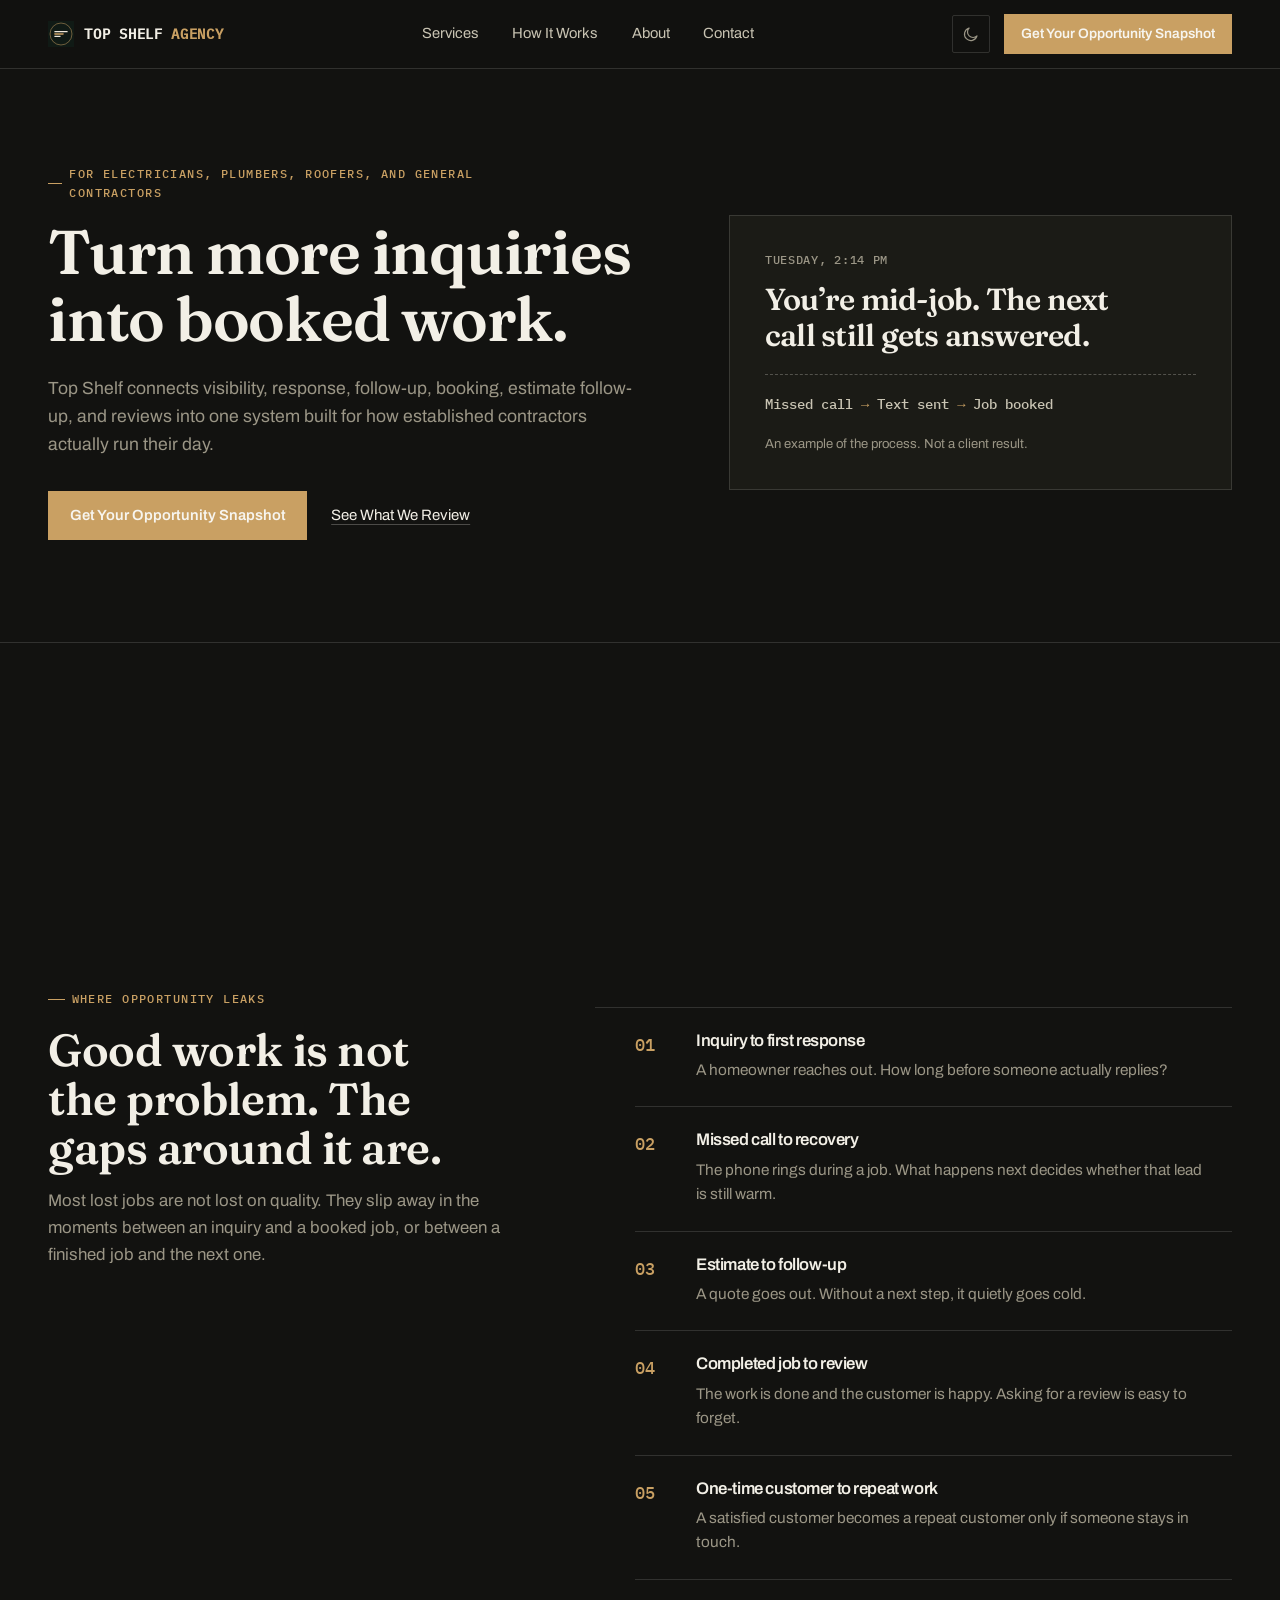
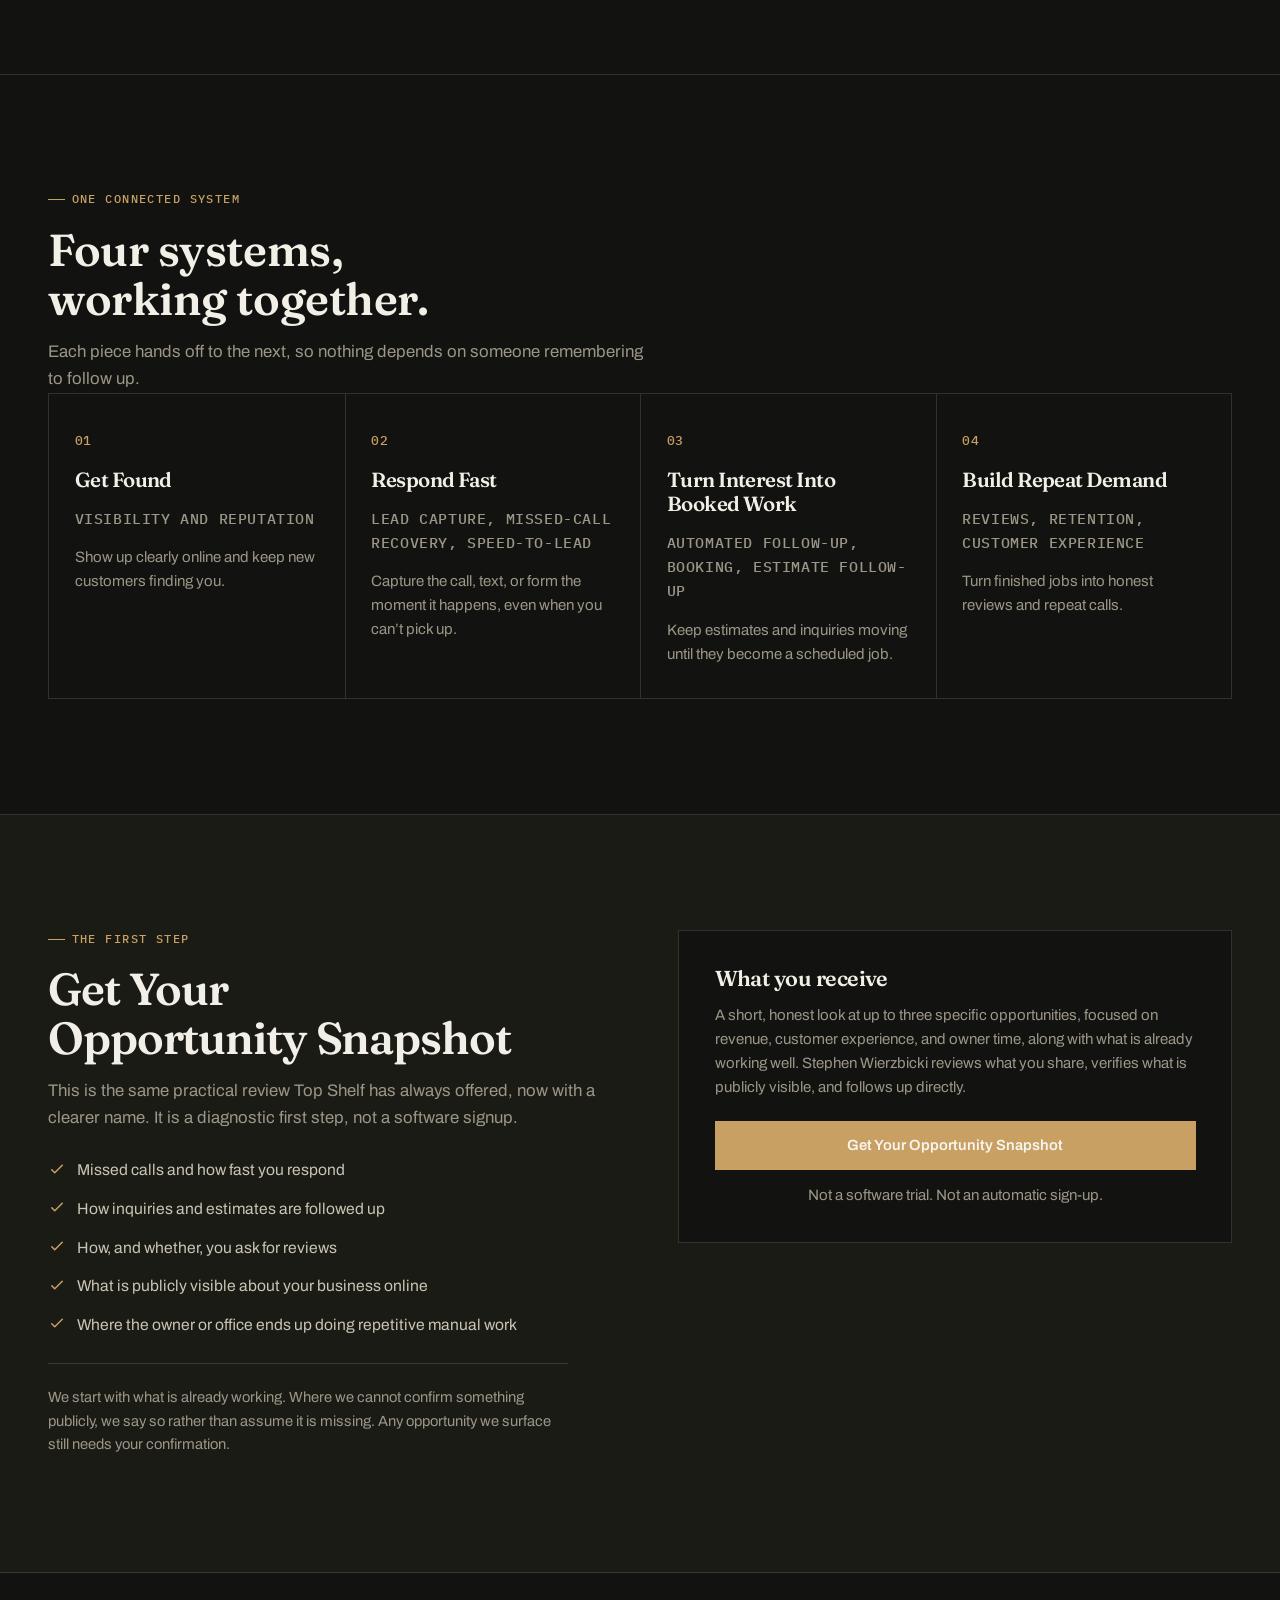
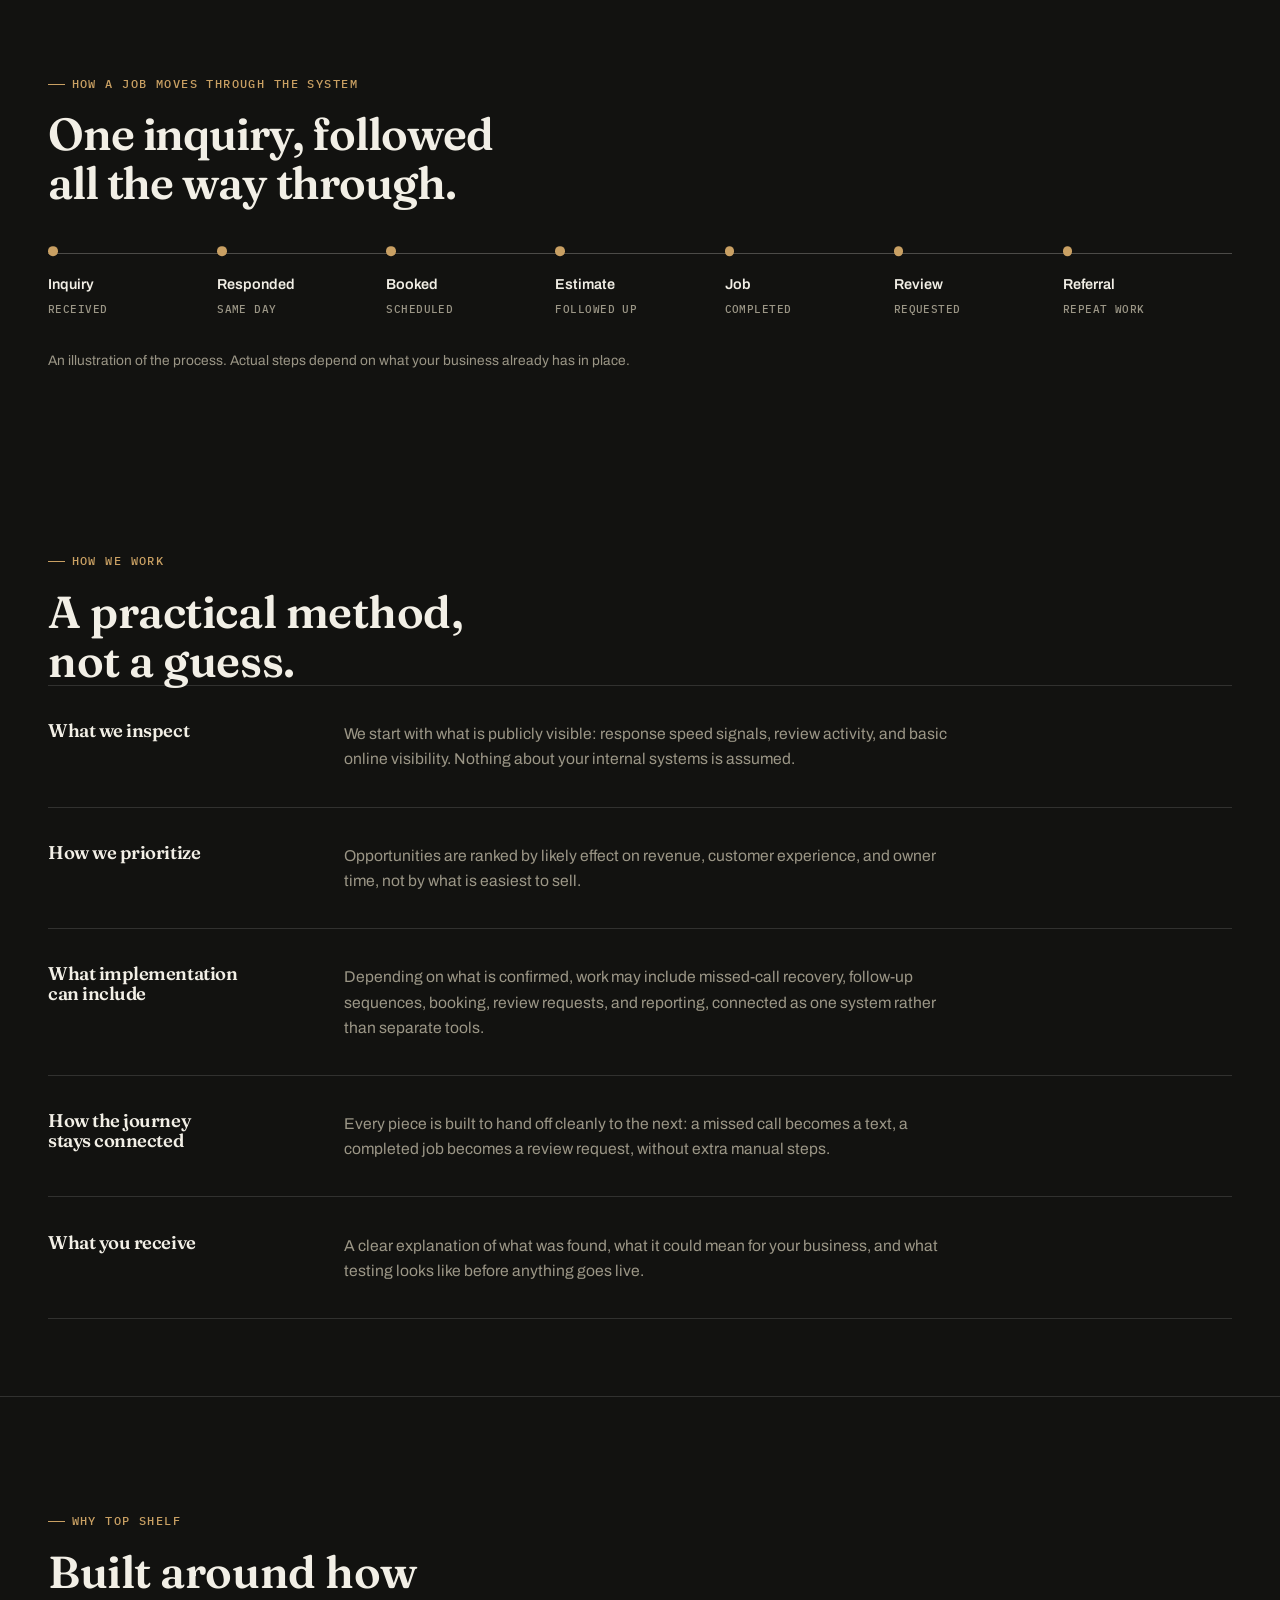
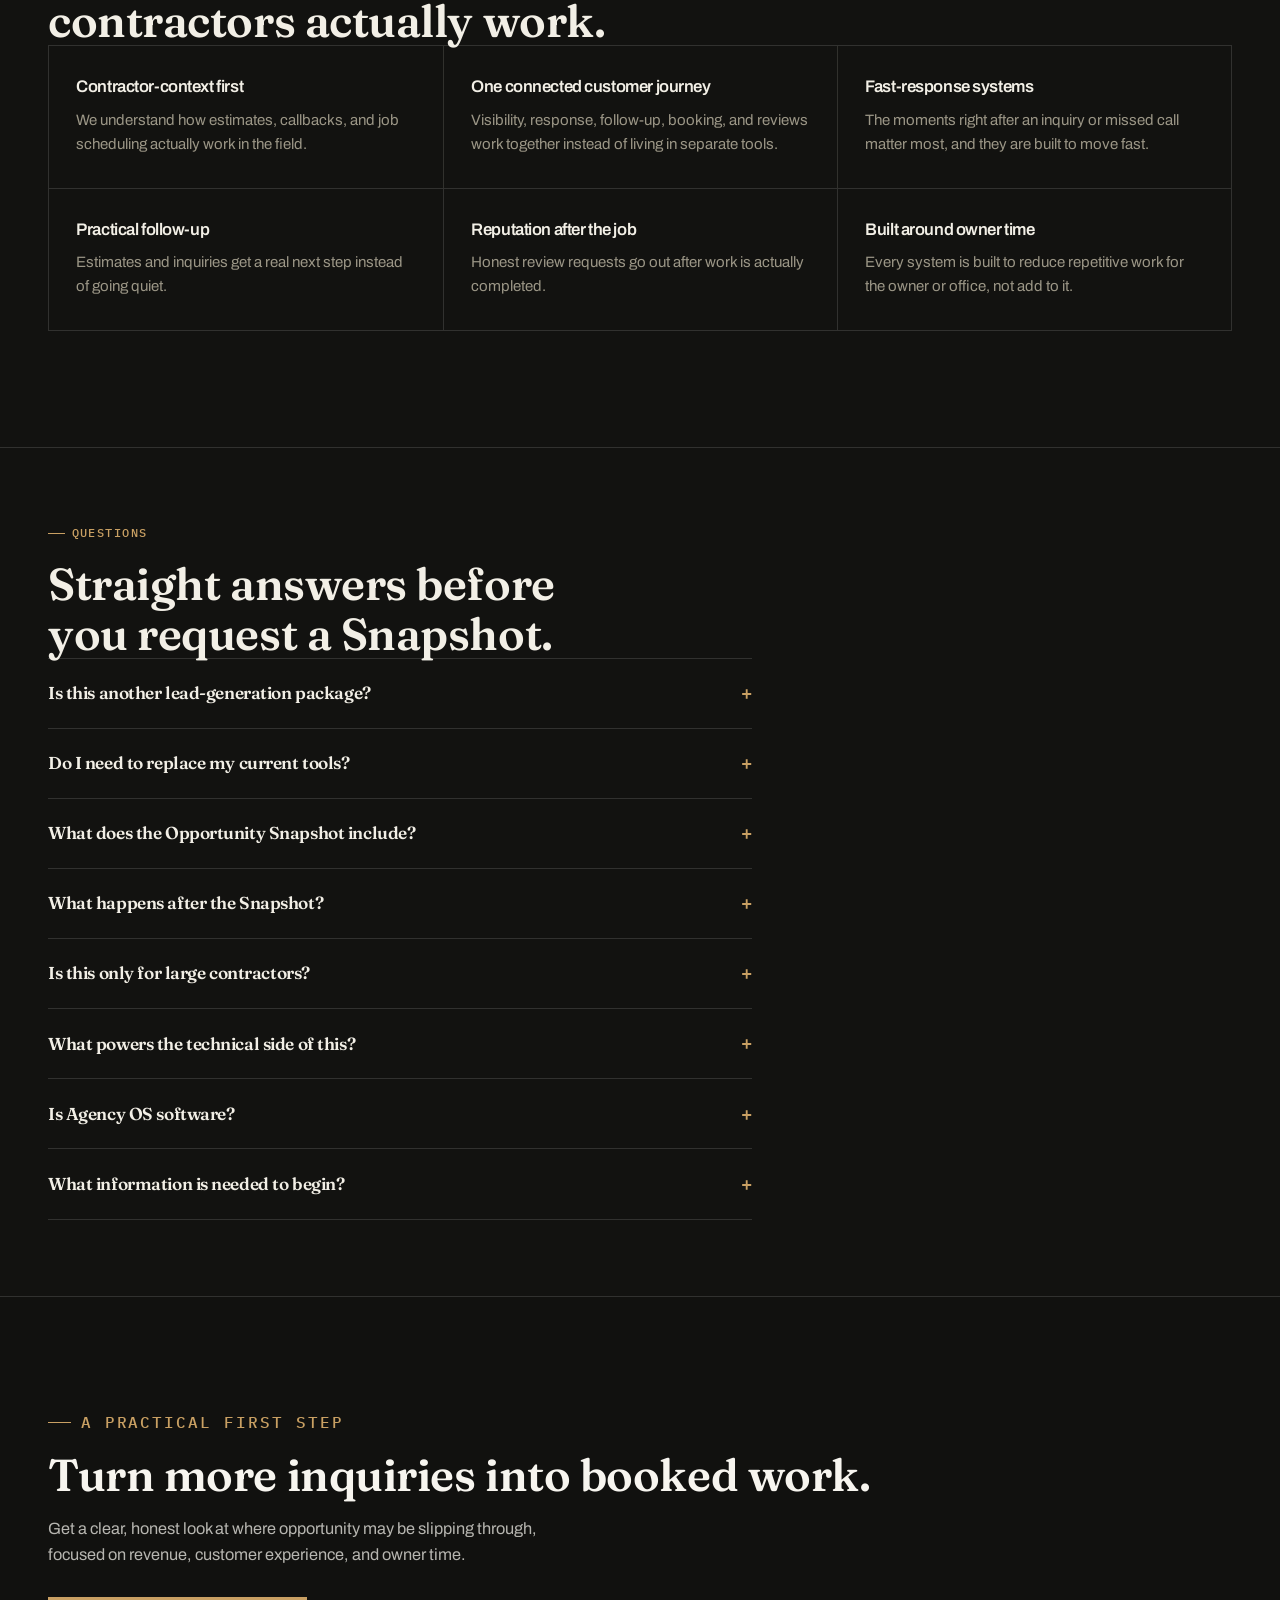
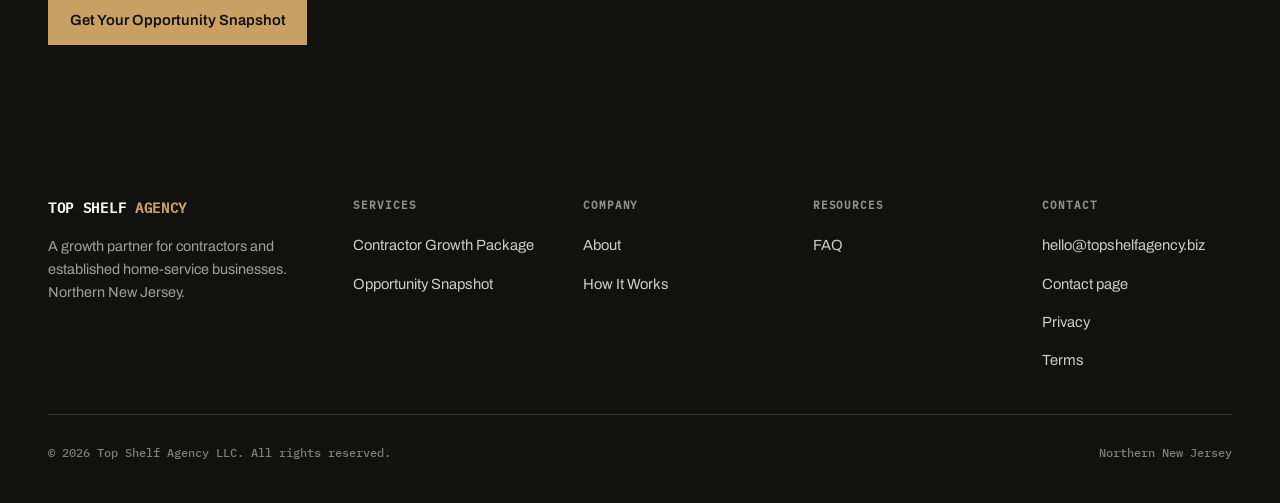
==== commit 7d0d8199: "Complete Phase 3 Anox redesign and release package" ====
--- a/index.html
+++ b/index.html
@@ -1,4 +1,23 @@
-<!doctype html><html lang="en" data-theme="dark"><head><meta charset="utf-8"><script>(function(){var r=document.documentElement,t=null;try{t=localStorage.getItem('top-shelf-theme')||localStorage.getItem('theme')}catch(e){}r.setAttribute('data-theme',t==='light'?'light':'dark')})()</script><meta name="viewport" content="width=device-width,initial-scale=1"><title>Contractor Lead Follow-Up in North Jersey | Top Shelf Agency</title><meta name="description" content="Top Shelf helps North Jersey plumbers and electricians capture missed opportunities, follow up faster, earn legitimate reviews, and organize leads."><link rel="canonical" href="https://topshelfagency.biz/"><link rel="icon" href="/favicon.ico"><link rel="stylesheet" href="/assets/brand.css"><link rel="stylesheet" href="/assets/site-dark.css"><link rel="stylesheet" href="/assets/brand-fixes.css"><link rel="stylesheet" href="/assets/review-notes.css"><link rel="stylesheet" href="/assets/owner-review-v2.css"><!-- seo-layer --><meta name="robots" content="index,follow,max-snippet:-1,max-image-preview:large,max-video-preview:-1"><meta name="author" content="Top Shelf Agency LLC"><meta name="theme-color" content="#111b15"><meta property="og:site_name" content="Top Shelf Agency"><meta property="og:locale" content="en_US"><meta name="twitter:title" content="Contractor Lead Follow-Up in North Jersey | Top Shelf Agency"><meta name="twitter:description" content="Top Shelf helps North Jersey plumbers and electricians capture missed opportunities, follow up faster, earn legitimate reviews, and organize leads."><meta name="twitter:image" content="https://topshelfagency.biz/assets/logo/og-image-1200x630.png"><meta property="og:type" content="website"><meta property="og:title" content="Contractor Lead Follow-Up in North Jersey | Top Shelf Agency"><meta property="og:description" content="Top Shelf helps North Jersey plumbers and electricians capture missed opportunities, follow up faster, earn legitimate reviews, and organize leads."><meta property="og:url" content="https://topshelfagency.biz/"><meta property="og:image" content="https://topshelfagency.biz/assets/logo/og-image-1200x630.png"><meta name="twitter:card" content="summary_large_image"><script type="application/ld+json">{"@context":"https://schema.org","@graph":[{"@type":"Organization","@id":"https://topshelfagency.biz/#organization","name":"Top Shelf Agency","legalName":"Top Shelf Agency LLC","url":"https://topshelfagency.biz/","description":"A founder-led North Jersey marketing agency that helps small plumbing and electrical companies improve lead follow-up, review requests, and organization.","email":"hello@topshelfagency.biz","logo":{"@type":"ImageObject","@id":"https://topshelfagency.biz/#logo","url":"https://topshelfagency.biz/assets/logo/mark-512.png","contentUrl":"https://topshelfagency.biz/assets/logo/mark-512.png","width":512,"height":512},"image":{"@type":"ImageObject","url":"https://topshelfagency.biz/assets/logo/og-image-1200x630.png","width":1200,"height":630},"founder":{"@id":"https://topshelfagency.biz/#stephen-wierzbicki"},"areaServed":{"@type":"AdministrativeArea","name":"Northern New Jersey"},"knowsAbout":["Contractor lead follow-up","Missed-call response","Legitimate customer review requests","Lead organization"],"contactPoint":{"@type":"ContactPoint","contactType":"customer inquiries","email":"hello@topshelfagency.biz","areaServed":"US-NJ","availableLanguage":["English"]}},{"@type":"Person","@id":"https://topshelfagency.biz/#stephen-wierzbicki","name":"Stephen Wierzbicki","jobTitle":"Founder","worksFor":{"@id":"https://topshelfagency.biz/#organization"},"url":"https://topshelfagency.biz/about/"},{"@type":"WebSite","@id":"https://topshelfagency.biz/#website","name":"Top Shelf Agency","url":"https://topshelfagency.biz/","publisher":{"@id":"https://topshelfagency.biz/#organization"},"inLanguage":"en-US"},{"@type":"WebPage","@id":"https://topshelfagency.biz/#webpage","url":"https://topshelfagency.biz/","name":"Contractor Lead Follow-Up in North Jersey | Top Shelf Agency","description":"Top Shelf helps North Jersey plumbers and electricians capture missed opportunities, follow up faster, earn legitimate reviews, and organize leads.","isPartOf":{"@id":"https://topshelfagency.biz/#website"},"about":{"@id":"https://topshelfagency.biz/#organization"},"publisher":{"@id":"https://topshelfagency.biz/#organization"},"inLanguage":"en-US","dateModified":"2026-07-17","primaryImageOfPage":{"@type":"ImageObject","url":"https://topshelfagency.biz/assets/logo/og-image-1200x630.png","width":1200,"height":630}}]}</script><script src="/assets/public-config.js"></script></head><body class="home-page"><a class="skip" href="#main">Skip to content</a><header class="nav" id="siteNav"><div class="wrap nav-row"><a class="brand" href="/"><img src="/assets/logo/logo-mark.svg" width="32" height="32" alt=""><span>TOP SHELF <b>AGENCY</b></span></a><nav aria-label="Primary"><div class="nav-links"><a href="/growth-package/">Growth Package</a><a href="/growth-audit/">Free Growth Audit</a><a href="/how-it-works/">How It Works</a><a href="/about/">About</a><a href="/faq/">FAQ</a><button class="theme-toggle" id="themeToggle" type="button" aria-label="Switch to light mode">
+<!doctype html><html lang="en" data-theme="dark"><head><meta charset="utf-8"><script>(function(){var r=document.documentElement,t=null;try{t=localStorage.getItem('top-shelf-theme')||localStorage.getItem('theme')}catch(e){}r.setAttribute('data-theme',t==='light'?'light':'dark')})()</script><meta name="viewport" content="width=device-width,initial-scale=1"><title>Growth Partner for Contractors and Home-Service Businesses | Top Shelf Agency</title><meta name="description" content="Top Shelf helps electricians, plumbers, roofers, and general contractors turn more inquiries into booked work through one connected customer journey system."><link rel="canonical" href="https://topshelfagency.biz/"><link rel="icon" href="/favicon.ico"><link rel="stylesheet" href="/assets/brand.css"><link rel="stylesheet" href="/assets/site-dark.css"><link rel="stylesheet" href="/assets/brand-fixes.css"><link rel="stylesheet" href="/assets/review-notes.css"><link rel="stylesheet" href="/assets/owner-review-v2.css"><link rel="stylesheet" href="/assets/foundation.css"><!-- seo-layer --><meta name="robots" content="index,follow,max-snippet:-1,max-image-preview:large,max-video-preview:-1"><meta name="author" content="Top Shelf Agency LLC"><meta name="theme-color" content="#111b15"><meta property="og:site_name" content="Top Shelf Agency"><meta property="og:locale" content="en_US"><meta name="twitter:title" content="Growth Partner for Contractors and Home-Service Businesses | Top Shelf Agency"><meta name="twitter:description" content="Top Shelf helps electricians, plumbers, roofers, and general contractors turn more inquiries into booked work through one connected customer journey system."><meta name="twitter:image" content="https://topshelfagency.biz/assets/logo/og-image-1200x630.png"><meta property="og:type" content="website"><meta property="og:title" content="Growth Partner for Contractors and Home-Service Businesses | Top Shelf Agency"><meta property="og:description" content="Top Shelf helps electricians, plumbers, roofers, and general contractors turn more inquiries into booked work through one connected customer journey system."><meta property="og:url" content="https://topshelfagency.biz/"><meta property="og:image" content="https://topshelfagency.biz/assets/logo/og-image-1200x630.png"><meta name="twitter:card" content="summary_large_image"><script type="application/ld+json">{"@context":"https://schema.org","@graph":[{"@type":"Organization","@id":"https://topshelfagency.biz/#organization","name":"Top Shelf Agency","legalName":"Top Shelf Agency LLC","url":"https://topshelfagency.biz/","description":"A growth partner for contractors and established home-service businesses, connecting online visibility, lead response, follow-up, booking, and reviews into one customer journey system.","email":"hello@topshelfagency.biz","logo":{"@type":"ImageObject","@id":"https://topshelfagency.biz/#logo","url":"https://topshelfagency.biz/assets/logo/mark-512.png","contentUrl":"https://topshelfagency.biz/assets/logo/mark-512.png","width":512,"height":512},"image":{"@type":"ImageObject","url":"https://topshelfagency.biz/assets/logo/og-image-1200x630.png","width":1200,"height":630},"founder":{"@id":"https://topshelfagency.biz/#stephen-wierzbicki"},"areaServed":{"@type":"AdministrativeArea","name":"Northern New Jersey"},"knowsAbout":["Contractor lead follow-up","Missed-call response","Legitimate customer review requests","Lead organization","Speed to lead","Estimate follow-up"],"contactPoint":{"@type":"ContactPoint","contactType":"customer inquiries","email":"hello@topshelfagency.biz","areaServed":"US-NJ","availableLanguage":["English"]}},{"@type":"Person","@id":"https://topshelfagency.biz/#stephen-wierzbicki","name":"Stephen Wierzbicki","jobTitle":"Founder","worksFor":{"@id":"https://topshelfagency.biz/#organization"},"url":"https://topshelfagency.biz/about/"},{"@type":"WebSite","@id":"https://topshelfagency.biz/#website","name":"Top Shelf Agency","url":"https://topshelfagency.biz/","publisher":{"@id":"https://topshelfagency.biz/#organization"},"inLanguage":"en-US"},{"@type":"WebPage","@id":"https://topshelfagency.biz/#webpage","url":"https://topshelfagency.biz/","name":"Growth Partner for Contractors and Home-Service Businesses | Top Shelf Agency","description":"Top Shelf helps electricians, plumbers, roofers, and general contractors turn more inquiries into booked work through one connected customer journey system.","isPartOf":{"@id":"https://topshelfagency.biz/#website"},"about":{"@id":"https://topshelfagency.biz/#organization"},"publisher":{"@id":"https://topshelfagency.biz/#organization"},"inLanguage":"en-US","dateModified":"2026-07-20","primaryImageOfPage":{"@type":"ImageObject","url":"https://topshelfagency.biz/assets/logo/og-image-1200x630.png","width":1200,"height":630}}]}</script><script src="/assets/public-config.js"></script></head><body class="home-page"><a class="skip" href="#main">Skip to content</a><header class="nav ts-header" id="siteNav"><div class="ts-wrap ts-header-row"><a class="brand ts-brand" href="/"><img src="/assets/logo/logo-mark.svg" width="26" height="26" alt=""><span>TOP SHELF <b>AGENCY</b></span></a><nav class="ts-primary-nav" aria-label="Primary"><a href="/growth-package/">Services</a><a href="/how-it-works/">How It Works</a><a href="/about/">About</a><a href="/contact/">Contact</a></nav><div class="ts-header-actions"><button class="theme-toggle" id="themeToggle" type="button" aria-label="Switch to light mode">
 <svg class="icon-sun" width="18" height="18" viewBox="0 0 24 24" fill="none" aria-hidden="true"><circle cx="12" cy="12" r="4" stroke="currentColor" stroke-width="1.6"/><path d="M12 2v2M12 20v2M4.2 4.2l1.4 1.4M18.4 18.4l1.4 1.4M2 12h2M20 12h2M4.2 19.8l1.4-1.4M18.4 5.6l1.4-1.4" stroke="currentColor" stroke-width="1.6" stroke-linecap="round"/></svg>
 <svg class="icon-moon" width="18" height="18" viewBox="0 0 24 24" fill="none" aria-hidden="true"><path d="M20 14.5A8.5 8.5 0 1 1 9.5 4a7 7 0 0 0 10.5 10.5Z" stroke="currentColor" stroke-width="1.6" stroke-linejoin="round"/></svg>
-</button><a class="btn nav-cta" data-event="audit_cta_click" href="/growth-audit/">Get A Free Audit</a><button class="nav-toggle" id="navToggle" aria-expanded="false" aria-controls="mobileMenu">Menu</button></div></nav></div><nav id="mobileMenu" class="mobile-menu"><a href="/growth-package/">Growth Package</a><a href="/growth-audit/">Free Growth Audit</a><a href="/how-it-works/">How It Works</a><a href="/about/">About</a><a href="/faq/">FAQ</a><a href="/contact/">Contact</a></nav></header><main id="main"><section class="hero"><div class="wrap split"><div><p class="eyebrow">For North Jersey Plumbing and Electrical Companies</p><h1>Stop losing good jobs when you are too busy to answer the phone.</h1><p class="lede">Top Shelf helps small contractors capture missed opportunities, follow up faster, earn more legitimate reviews, and keep every lead organized without adding more work to the owner's day.</p><div class="actions"><a class="btn" href="/growth-audit/">Get A Free Audit</a><a href="/how-it-works/">See How It Works →</a></div><p class="trust">Built for small local contractors. Based in North Jersey. Personal support from the founder.</p></div><aside class="ticket"><small>Tuesday · 2:18 PM</small><h2>You are under a sink.<br>The next job is calling.</h2><p>Missed call → Helpful text → Lead saved</p><small>A process example—not a client result.</small></aside></div></section><section class="surface answer-summary" aria-labelledby="top-shelf-at-a-glance"><div class="wrap"><p class="eyebrow">Top Shelf at a glance</p><h2 id="top-shelf-at-a-glance">A founder-led growth systems partner for small North Jersey contractors.</h2><div class="grid four"><article><span>Who it is for</span><h3>Plumbers and electricians</h3><p>Small local companies, often with one to five employees and an owner who still works in the field.</p></article><article><span>What it improves</span><h3>The customer journey</h3><p>Missed-call response, lead follow-up, estimate next steps, legitimate review requests, and lead organization.</p></article><article><span>How it starts</span><h3>A free Growth Audit</h3><p>Top Shelf first verifies what already works, then identifies the highest-value practical opportunity.</p></article><article><span>Where it serves</span><h3>Northern New Jersey</h3><p>Founder-led support for plumbing and electrical companies across North Jersey.</p></article></div></div></section><section><div class="wrap"><p class="eyebrow">Where good jobs slip away</p><h2>Good work is not the problem. Missed opportunities are.</h2><div class="grid four"><article><span>01</span><h3>The phone rings mid-job</h3><p>A homeowner reaches voicemail while the owner is working.</p></article><article><span>02</span><h3>An estimate waits</h3><p>A promising request sits too long without a clear next step.</p></article><article><span>03</span><h3>The review ask gets missed</h3><p>A satisfied customer is never asked for an honest review.</p></article><article><span>04</span><h3>A lead disappears</h3><p>A name lives in texts, paper, or memory and gets no follow-up.</p></article></div></div></section><section class="surface"><div class="wrap"><p class="eyebrow">The Contractor Growth Package</p><h2>One practical growth system built around how your company already works.</h2><div class="grid four"><article><span>01</span><h3>Capture missed opportunities</h3><p>Missed-call text-back and simple forms can keep a homeowner request alive while you are on a job.</p></article><article><span>02</span><h3>Follow up faster</h3><p>Thoughtful email and text follow-up can help estimates and inquiries get a timely next step.</p></article><article><span>03</span><h3>Generate legitimate reviews</h3><p>Make it easier to ask real customers for honest feedback after completed work.</p></article><article><span>04</span><h3>Keep leads organized</h3><p>Keep conversations, estimates, appointments, and next steps in one place.</p></article></div><p class="note"><b>We verify what you already have before recommending changes.</b> If a system is working, we work with it rather than replacing it without a reason.</p><a href="/growth-package/">Explore the Growth Package →</a></div></section><section><div class="wrap split"><div><p class="eyebrow">Free Business Growth Audit</p><h2>Start with the customer journey, not a sales pitch.</h2><p>The audit reviews missed calls, response speed, lead capture, estimate follow-up, review generation, online visibility, and owner communication bottlenecks.</p><a class="btn" href="/growth-audit/">Get A Free Audit</a></div><div class="stack"><p><b>It is not</b> a cosmetic critique.</p><p><b>We verify first.</b> Public observations are confirmed before becoming gaps.</p><p><b>Recommendations stay practical.</b> Every suggestion needs a believable business connection.</p></div></div></section><section class="surface"><div class="wrap"><p class="eyebrow">How it works</p><h2>A clear process with approval at every important step.</h2><div class="grid four"><article><b>01</b><h3>Audit</h3><p>Review and confirm what exists.</p></article><article><b>02</b><h3>Plan</h3><p>Identify the highest-value improvement.</p></article><article><b>03</b><h3>Build and test</h3><p>Configure and test with the owner.</p></article><article><b>04</b><h3>Launch and improve</h3><p>Go live only after approval.</p></article></div></div></section><section><div class="wrap split"><div><p class="eyebrow">Founder-led in North Jersey</p><h2>Personal accountability, not a handoff maze.</h2><p>Stephen Wierzbicki, Founder, stays involved in the problem, recommendation, and testing. Every recommendation should still feel honest if we run into each other around town.</p><a href="/about/">About Stephen and Top Shelf →</a></div><div class="placeholder"><b>Founder photography pending</b><p>A real, approved photo belongs here.</p></div></div></section><section class="surface"><div class="wrap"><p class="eyebrow">Fit matters</p><h2>Who Top Shelf is built for</h2><div class="grid two"><article><h3>A strong fit</h3><ul><li>North Jersey plumber or electrician</li><li>Usually 1 to 5 employees</li><li>Owner often works in the field</li><li>Capacity for profitable work</li><li>Willing to verify and test</li></ul></article><article><h3>Probably not a fit</h3><ul><li>Looking for miracles or guarantees</li><li>No capacity or margin</li><li>Sophisticated follow-up already exists</li><li>Cannot participate in testing</li></ul></article></div></div></section><section><div class="wrap"><p class="eyebrow">Process proof, not invented results</p><h2>What gets tested before launch</h2><div class="grid three"><article><b>Missed call</b><p>Approved response and reply routing.</p></article><article><b>Lead record</b><p>Answers and attribution without duplicates.</p></article><article><b>Owner handoff</b><p>Notifications, tasks, appointments, and stop conditions.</p></article></div><small>Demonstration checklist. It does not represent client performance.</small></div></section><section class="final"><div class="wrap"><p class="eyebrow">A practical first step</p><h2>Find the opportunities your business may be missing.</h2><p>Get a Growth Audit focused on revenue, customer experience, and owner time. No generic pitch and no recommendation before we confirm what is already in place.</p><a class="btn" data-event="audit_cta_click" href="/growth-audit/">Get A Free Audit</a></div></section></main><footer><div class="wrap foot"><div><b>TOP SHELF AGENCY LLC</b><p>Practical growth systems for small plumbing and electrical companies in North Jersey.</p><p>Northern New Jersey · <a data-event="click_to_email" href="mailto:hello@topshelfagency.biz">hello@topshelfagency.biz</a></p></div><nav aria-label="Footer"><a href="/growth-package/">Growth Package</a><a href="/growth-audit/">Growth Audit</a><a href="/contact/">Contact</a><a href="/privacy/">Privacy</a><a href="/terms/">Terms</a></nav></div></footer><script src="/assets/site-public.js"></script></body></html>+</button><a class="ts-btn ts-btn-solid ts-btn-header" data-event="audit_cta_click" href="/growth-audit/">Get Your Opportunity Snapshot</a><button class="ts-nav-toggle" id="navToggle" aria-expanded="false" aria-controls="mobileMenu" aria-label="Open menu">
+<svg class="icon-open" viewBox="0 0 24 24" fill="none" aria-hidden="true"><path d="M3 6h18M3 12h18M3 18h18" stroke="currentColor" stroke-width="1.8" stroke-linecap="round"/></svg>
+<svg class="icon-close" viewBox="0 0 24 24" fill="none" aria-hidden="true"><path d="M5 5l14 14M19 5L5 19" stroke="currentColor" stroke-width="1.8" stroke-linecap="round"/></svg>
+</button></div></div><nav id="mobileMenu" class="mobile-menu" aria-label="Mobile"><div class="ts-wrap"><a href="/growth-package/">Services</a><a href="/how-it-works/">How It Works</a><a href="/about/">About</a><a href="/contact/">Contact</a><a href="/faq/">FAQ</a><a class="ts-btn ts-btn-solid mobile-cta" data-event="audit_cta_click" href="/growth-audit/">Get Your Opportunity Snapshot</a></div></nav></header><main id="main"><section class="ts-hero"><div class="ts-wrap ts-hero-grid"><div><p class="ts-eyebrow">For Electricians, Plumbers, Roofers, and General Contractors</p><h1>Turn more inquiries into booked work.</h1><p class="ts-hero-lede">Top Shelf connects visibility, response, follow-up, booking, estimate follow-up, and reviews into one system built for how established contractors actually run their day.</p><div class="ts-hero-actions"><a class="ts-btn ts-btn-solid" data-event="audit_cta_click" href="/growth-audit/">Get Your Opportunity Snapshot</a><a class="ts-hero-link" href="#opportunity-snapshot">See What We Review</a></div></div><aside class="ts-ticket"><p class="ts-ticket-time">Tuesday, 2:14 PM</p><h2>You&#8217;re mid-job. The next call still gets answered.</h2><p class="ts-ticket-flow">Missed call <span aria-hidden="true">&rarr;</span> Text sent <span aria-hidden="true">&rarr;</span> Job booked</p><p class="ts-ticket-note">An example of the process. Not a client result.</p></aside></div></section>
+
+<section class="ts-audience ts-reveal"><div class="ts-wrap"><p class="ts-audience-label">Top Shelf works with established home-service businesses, including:</p><div class="ts-audience-grid"><div class="ts-audience-item"><svg viewBox="0 0 24 24" fill="none" aria-hidden="true"><path d="M13 2 4 14h6l-1 8 9-12h-6l1-8Z" stroke="currentColor" stroke-width="1.6" stroke-linejoin="round"/></svg><span>Electricians</span></div><div class="ts-audience-item"><svg viewBox="0 0 24 24" fill="none" aria-hidden="true"><path d="M8 3h8M9 3v4a3 3 0 0 0 6 0V3M12 10v11M8 21h8" stroke="currentColor" stroke-width="1.6" stroke-linecap="round"/></svg><span>Plumbers</span></div><div class="ts-audience-item"><svg viewBox="0 0 24 24" fill="none" aria-hidden="true"><path d="M3 12 12 5l9 7M6 12v8h12v-8" stroke="currentColor" stroke-width="1.6" stroke-linejoin="round"/></svg><span>Roofers</span></div><div class="ts-audience-item"><svg viewBox="0 0 24 24" fill="none" aria-hidden="true"><path d="M14.7 6.3a3 3 0 0 1 4 4L9 20l-5 1 1-5Z" stroke="currentColor" stroke-width="1.6" stroke-linejoin="round"/></svg><span>General Contractors</span></div></div></div></section>
+
+<section class="ts-section ts-section-compact ts-reveal"><div class="ts-wrap ts-problem-grid"><div class="ts-head"><p class="ts-eyebrow">Where opportunity leaks</p><h2>Good work is not the problem. The gaps around it are.</h2><p class="ts-lede">Most lost jobs are not lost on quality. They slip away in the moments between an inquiry and a booked job, or between a finished job and the next one.</p></div><ol class="ts-ledger"><li class="ts-ledger-row"><span class="ts-ledger-num">01</span><div><h3>Inquiry to first response</h3><p>A homeowner reaches out. How long before someone actually replies?</p></div></li><li class="ts-ledger-row"><span class="ts-ledger-num">02</span><div><h3>Missed call to recovery</h3><p>The phone rings during a job. What happens next decides whether that lead is still warm.</p></div></li><li class="ts-ledger-row"><span class="ts-ledger-num">03</span><div><h3>Estimate to follow-up</h3><p>A quote goes out. Without a next step, it quietly goes cold.</p></div></li><li class="ts-ledger-row"><span class="ts-ledger-num">04</span><div><h3>Completed job to review</h3><p>The work is done and the customer is happy. Asking for a review is easy to forget.</p></div></li><li class="ts-ledger-row"><span class="ts-ledger-num">05</span><div><h3>One-time customer to repeat work</h3><p>A satisfied customer becomes a repeat customer only if someone stays in touch.</p></div></li></ol></div></section>
+
+<section class="ts-section ts-reveal"><div class="ts-wrap"><div class="ts-head"><p class="ts-eyebrow">One connected system</p><h2>Four systems, working together.</h2><p class="ts-lede">Each piece hands off to the next, so nothing depends on someone remembering to follow up.</p></div><div class="ts-systems-grid"><article class="ts-system"><span class="ts-system-num">01</span><h3>Get Found</h3><p class="ts-system-sub">Visibility and reputation</p><p>Show up clearly online and keep new customers finding you.</p></article><article class="ts-system"><span class="ts-system-num">02</span><h3>Respond Fast</h3><p class="ts-system-sub">Lead capture, missed-call recovery, speed-to-lead</p><p>Capture the call, text, or form the moment it happens, even when you can&#8217;t pick up.</p></article><article class="ts-system"><span class="ts-system-num">03</span><h3>Turn Interest Into Booked Work</h3><p class="ts-system-sub">Automated follow-up, booking, estimate follow-up</p><p>Keep estimates and inquiries moving until they become a scheduled job.</p></article><article class="ts-system"><span class="ts-system-num">04</span><h3>Build Repeat Demand</h3><p class="ts-system-sub">Reviews, retention, customer experience</p><p>Turn finished jobs into honest reviews and repeat calls.</p></article></div></div></section>
+
+<section class="ts-section ts-snapshot ts-reveal" id="opportunity-snapshot"><div class="ts-wrap ts-snapshot-grid"><div><p class="ts-eyebrow">The first step</p><h2>Get Your Opportunity Snapshot</h2><p class="ts-lede">This is the same practical review Top Shelf has always offered, now with a clearer name. It is a diagnostic first step, not a software signup.</p><ul class="ts-check-list"><li><svg viewBox="0 0 24 24" fill="none" aria-hidden="true"><path d="M5 13l4 4L19 7" stroke="currentColor" stroke-width="2" stroke-linecap="round" stroke-linejoin="round"/></svg>Missed calls and how fast you respond</li><li><svg viewBox="0 0 24 24" fill="none" aria-hidden="true"><path d="M5 13l4 4L19 7" stroke="currentColor" stroke-width="2" stroke-linecap="round" stroke-linejoin="round"/></svg>How inquiries and estimates are followed up</li><li><svg viewBox="0 0 24 24" fill="none" aria-hidden="true"><path d="M5 13l4 4L19 7" stroke="currentColor" stroke-width="2" stroke-linecap="round" stroke-linejoin="round"/></svg>How, and whether, you ask for reviews</li><li><svg viewBox="0 0 24 24" fill="none" aria-hidden="true"><path d="M5 13l4 4L19 7" stroke="currentColor" stroke-width="2" stroke-linecap="round" stroke-linejoin="round"/></svg>What is publicly visible about your business online</li><li><svg viewBox="0 0 24 24" fill="none" aria-hidden="true"><path d="M5 13l4 4L19 7" stroke="currentColor" stroke-width="2" stroke-linecap="round" stroke-linejoin="round"/></svg>Where the owner or office ends up doing repetitive manual work</li></ul><p class="ts-snapshot-note">We start with what is already working. Where we cannot confirm something publicly, we say so rather than assume it is missing. Any opportunity we surface still needs your confirmation.</p></div><div class="ts-snapshot-side"><h3>What you receive</h3><p>A short, honest look at up to three specific opportunities, focused on revenue, customer experience, and owner time, along with what is already working well. Stephen Wierzbicki reviews what you share, verifies what is publicly visible, and follows up directly.</p><a class="ts-btn ts-btn-solid" data-event="audit_cta_click" href="/growth-audit/">Get Your Opportunity Snapshot</a><p class="ts-snapshot-fine">Not a software trial. Not an automatic sign-up.</p></div></div></section>
+
+<section class="ts-progression ts-reveal"><div class="ts-wrap"><div class="ts-progression-caption"><p class="ts-eyebrow">How a job moves through the system</p><h2>One inquiry, followed all the way through.</h2></div><ol class="ts-rail"><li><span class="ts-rail-label">Inquiry</span><span class="ts-rail-state">Received</span></li><li><span class="ts-rail-label">Responded</span><span class="ts-rail-state">Same day</span></li><li><span class="ts-rail-label">Booked</span><span class="ts-rail-state">Scheduled</span></li><li><span class="ts-rail-label">Estimate</span><span class="ts-rail-state">Followed up</span></li><li><span class="ts-rail-label">Job</span><span class="ts-rail-state">Completed</span></li><li><span class="ts-rail-label">Review</span><span class="ts-rail-state">Requested</span></li><li><span class="ts-rail-label">Referral</span><span class="ts-rail-state">Repeat work</span></li></ol><p class="ts-progression-note">An illustration of the process. Actual steps depend on what your business already has in place.</p></div></section>
+
+<section class="ts-section ts-section-compact ts-reveal"><div class="ts-wrap"><div class="ts-head"><p class="ts-eyebrow">How we work</p><h2>A practical method, not a guess.</h2></div><div class="ts-method"><div class="ts-method-row"><h3>What we inspect</h3><p>We start with what is publicly visible: response speed signals, review activity, and basic online visibility. Nothing about your internal systems is assumed.</p></div><div class="ts-method-row"><h3>How we prioritize</h3><p>Opportunities are ranked by likely effect on revenue, customer experience, and owner time, not by what is easiest to sell.</p></div><div class="ts-method-row"><h3>What implementation can include</h3><p>Depending on what is confirmed, work may include missed-call recovery, follow-up sequences, booking, review requests, and reporting, connected as one system rather than separate tools.</p></div><div class="ts-method-row"><h3>How the journey stays connected</h3><p>Every piece is built to hand off cleanly to the next: a missed call becomes a text, a completed job becomes a review request, without extra manual steps.</p></div><div class="ts-method-row"><h3>What you receive</h3><p>A clear explanation of what was found, what it could mean for your business, and what testing looks like before anything goes live.</p></div></div></div></section>
+
+<section class="ts-section ts-reveal"><div class="ts-wrap"><div class="ts-head"><p class="ts-eyebrow">Why Top Shelf</p><h2>Built around how contractors actually work.</h2></div><div class="ts-why-grid"><article class="ts-why-item"><h3>Contractor-context first</h3><p>We understand how estimates, callbacks, and job scheduling actually work in the field.</p></article><article class="ts-why-item"><h3>One connected customer journey</h3><p>Visibility, response, follow-up, booking, and reviews work together instead of living in separate tools.</p></article><article class="ts-why-item"><h3>Fast-response systems</h3><p>The moments right after an inquiry or missed call matter most, and they are built to move fast.</p></article><article class="ts-why-item"><h3>Practical follow-up</h3><p>Estimates and inquiries get a real next step instead of going quiet.</p></article><article class="ts-why-item"><h3>Reputation after the job</h3><p>Honest review requests go out after work is actually completed.</p></article><article class="ts-why-item"><h3>Built around owner time</h3><p>Every system is built to reduce repetitive work for the owner or office, not add to it.</p></article></div></div></section>
+
+<section class="ts-section ts-section-compact ts-reveal"><div class="ts-wrap"><div class="ts-head"><p class="ts-eyebrow">Questions</p><h2>Straight answers before you request a Snapshot.</h2></div><div class="ts-faq-list"><details><summary><h3>Is this another lead-generation package?</h3></summary><p>No. Top Shelf focuses on what happens after someone reaches out, not on generating more traffic. The goal is to help you keep and convert the inquiries you are already getting.</p></details><details><summary><h3>Do I need to replace my current tools?</h3></summary><p>Not without a verified reason and your approval. We start by confirming what is already working and build around it where we can.</p></details><details><summary><h3>What does the Opportunity Snapshot include?</h3></summary><p>A short review of your visibility, response speed, follow-up, and review activity, focused on up to three specific opportunities along with what is already working well.</p></details><details><summary><h3>What happens after the Snapshot?</h3></summary><p>You will hear directly from Top Shelf with what was found. Nothing is recommended or built before it is confirmed with you.</p></details><details><summary><h3>Is this only for large contractors?</h3></summary><p>No. It is built for established electricians, plumbers, roofers, and general contractors, most often smaller teams where the owner or office still handles a lot directly.</p></details><details><summary><h3>What powers the technical side of this?</h3></summary><p>A dedicated delivery platform runs behind the scenes to handle scheduling, messaging, and follow-up. It stays out of your way. You work with Top Shelf, not a piece of software.</p></details><details><summary><h3>Is Agency OS software?</h3></summary><p>No. It is Top Shelf&#8217;s internal playbook for how work gets done. It is not sold or accessed separately.</p></details><details><summary><h3>What information is needed to begin?</h3></summary><p>Just your business details and a short description of where things currently stand. No passwords or customer data.</p></details></div></div></section><section class="final"><div class="ts-wrap"><p class="ts-eyebrow">A practical first step</p><h2>Turn more inquiries into booked work.</h2><p>Get a clear, honest look at where opportunity may be slipping through, focused on revenue, customer experience, and owner time.</p><a class="ts-btn ts-btn-solid" data-event="audit_cta_click" href="/growth-audit/">Get Your Opportunity Snapshot</a></div></section></main><footer><div class="ts-wrap"><div class="ts-foot-top"><div class="ts-foot-brand"><a class="brand ts-brand" href="/"><span>TOP SHELF <b>AGENCY</b></span></a><p>A growth partner for contractors and established home-service businesses. Northern New Jersey.</p></div><nav class="ts-foot-col" aria-label="Services"><h4>Services</h4><ul><li><a href="/growth-package/">Contractor Growth Package</a></li><li><a href="/growth-audit/">Opportunity Snapshot</a></li></ul></nav><nav class="ts-foot-col" aria-label="Company"><h4>Company</h4><ul><li><a href="/about/">About</a></li><li><a href="/how-it-works/">How It Works</a></li></ul></nav><nav class="ts-foot-col" aria-label="Resources"><h4>Resources</h4><ul><li><a href="/faq/">FAQ</a></li></ul></nav><nav class="ts-foot-col" aria-label="Contact and legal"><h4>Contact</h4><ul><li><a data-event="click_to_email" href="mailto:hello@topshelfagency.biz">hello@topshelfagency.biz</a></li><li><a href="/contact/">Contact page</a></li><li><a href="/privacy/">Privacy</a></li><li><a href="/terms/">Terms</a></li></ul></nav></div><div class="ts-foot-bottom"><span>&copy; 2026 Top Shelf Agency LLC. All rights reserved.</span><span>Northern New Jersey</span></div></div></footer><script src="/assets/site-public.js"></script></body></html>
--- a/assets/brand.css
+++ b/assets/brand.css
@@ -278,13 +278,6 @@
     white-space:nowrap;
   }
   .btn:focus-visible{ outline:2px solid var(--brass); outline-offset:2px; }
-  .btn-primary{
-    background:var(--brass);
-    color:var(--fixed-paper);
-    box-shadow:0 1px 0 0 rgba(0,0,0,0.15) inset, 0 8px 20px -12px rgba(124,90,30,0.7);
-  }
-  .btn-primary:hover{ background:var(--brass-strong); transform:translateY(-1px); }
-  .btn-primary:active{ background:var(--brass-strong); transform:translateY(0); }
   .btn[target="_blank"]::after,
   .prose a[target="_blank"]::after,
   .footnotes a[target="_blank"]::after{
@@ -294,14 +287,6 @@
     font-size:0.85em;
     vertical-align:middle;
   }
-  .btn-ghost:active{ border-color:var(--brass); color:var(--brass); }
-  .btn-ghost{
-    background:transparent;
-    color:var(--ink);
-    border-color:var(--line);
-  }
-  .btn-ghost:hover{ border-color:var(--brass); color:var(--brass); }
-  .btn-block{ width:100%; }
 
   /* ---------- Hero ---------- */
   .hero{
@@ -715,7 +700,6 @@
     .reveal{ opacity:1; transform:none; transition:none; }
     .item:hover, .item:active{ transform:none; }
     .link-card:hover, .link-card:active{ transform:none; }
-    .btn-primary:hover, .btn-primary:active{ transform:none; }
   }
 
   /* ---------- Skip link ---------- */
--- a/assets/review-notes.css
+++ b/assets/review-notes.css
@@ -1,4 +1,4 @@
-/* Owner review notes: bronze FAQ titles, larger homepage titles, dark-first UI. */
+/* Owner review notes: bronze FAQ titles, dark-first UI. */
 .faq summary h2{
   color:var(--brass);
   transition:color .18s ease;
@@ -7,13 +7,3 @@
 .faq details[open] summary h2{
   color:var(--brass-strong);
 }
-.home-page main section:not(.hero) h2{
-  font-size:clamp(2.05rem,3.8vw,3.15rem);
-}
-.home-page .answer-summary .eyebrow{
-  font-size:.82rem;
-  letter-spacing:.085em;
-}
-.home-page .answer-summary h2{
-  font-size:clamp(2.2rem,4.2vw,3.4rem);
-}
